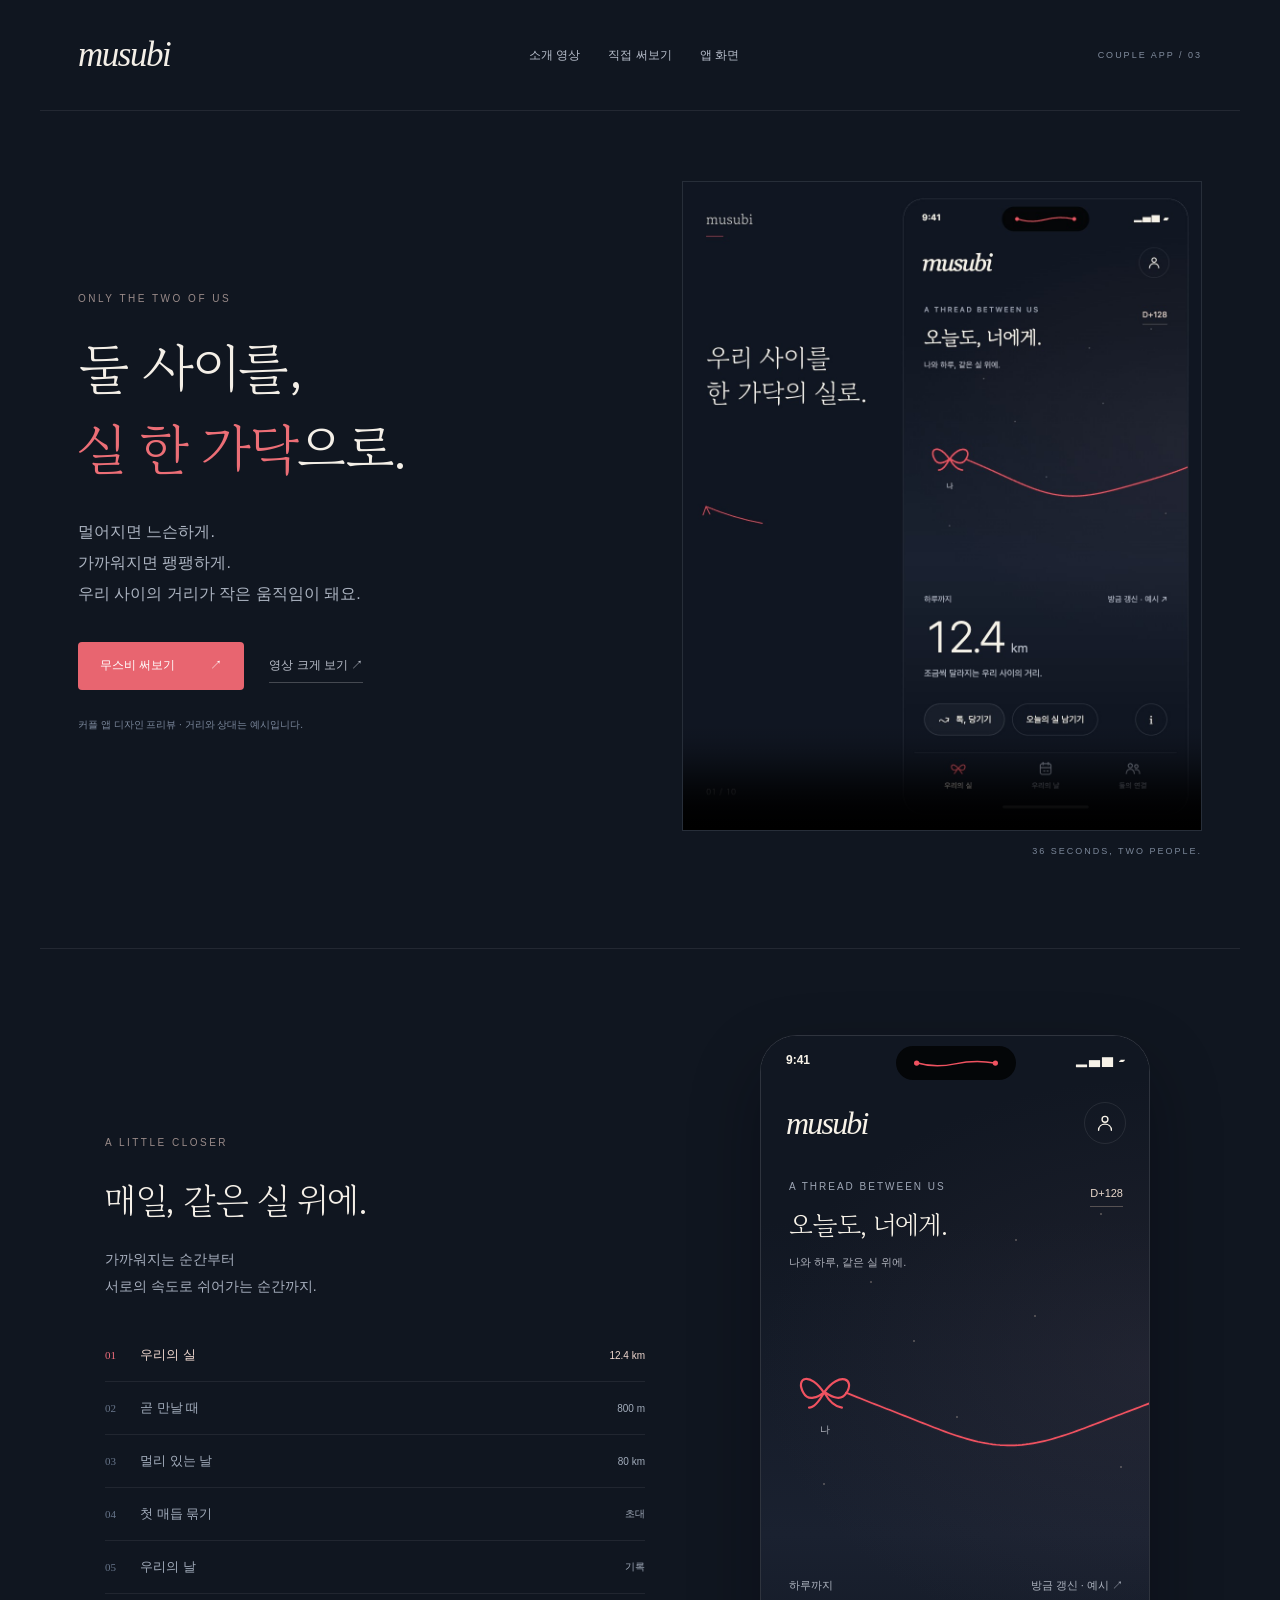
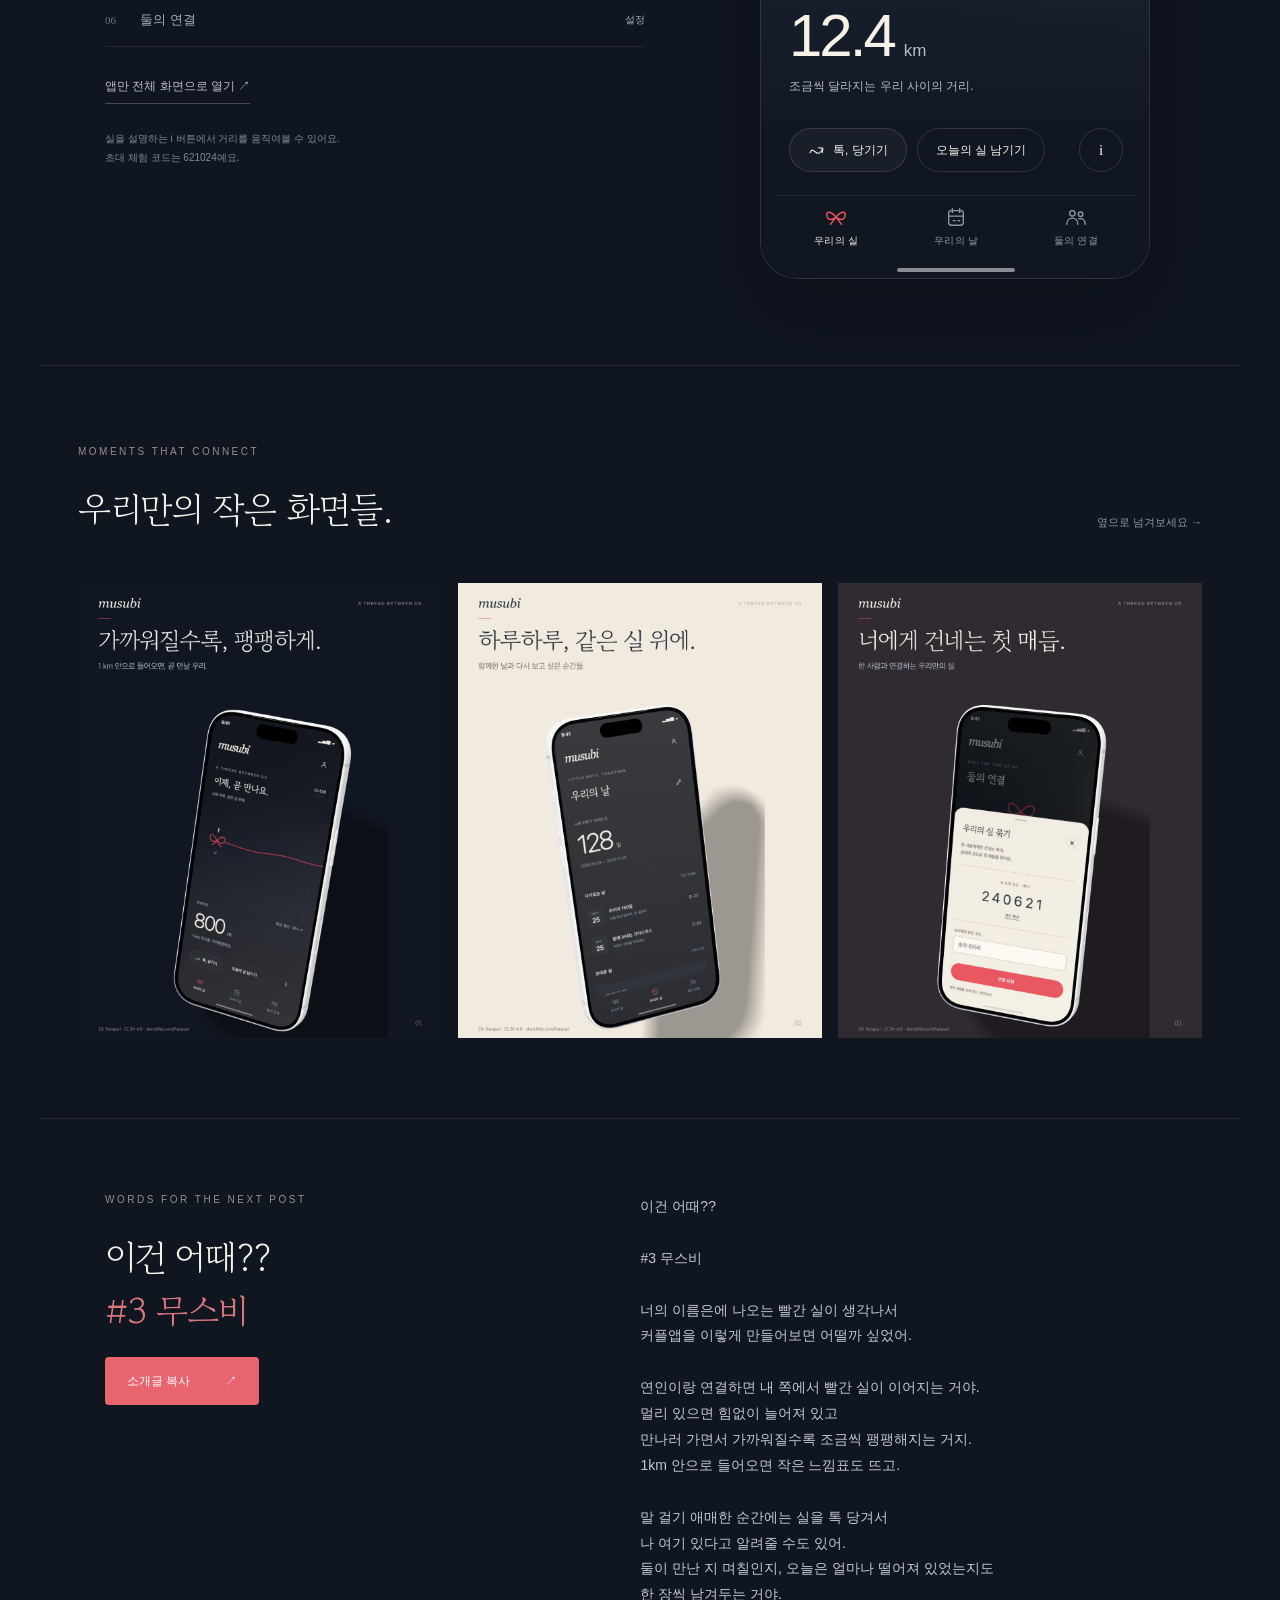
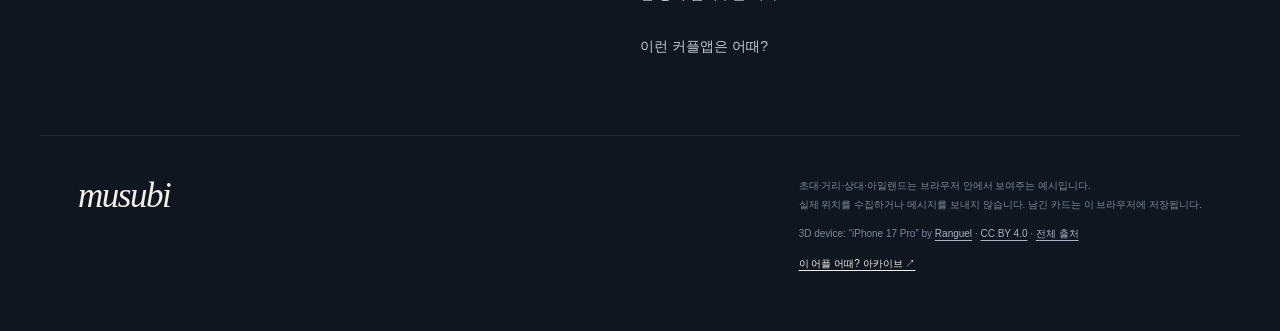
==== index.html @ 84c1add9 "Add MUSUBI couples app interactive review and media" ====
<!doctype html><html lang="ko"><head><meta charset="utf-8"><meta name="viewport" content="width=device-width,initial-scale=1"><meta name="theme-color" content="#101620"><title>MUSUBI — 둘 사이를, 실 한 가닥으로</title><link rel="stylesheet" href="review.css"></head><body><header class="top"><a class="brand" href="#">musubi</a><nav><a href="#film">소개 영상</a><a href="#try">직접 써보기</a><a href="#screens">앱 화면</a></nav><span class="edition">COUPLE APP / 03</span></header><main><section class="hero" id="film"><div class="hero-copy"><p class="overline">ONLY THE TWO OF US</p><h1>둘 사이를,<br><em>실 한 가닥</em>으로.</h1><p class="intro">멀어지면 느슨하게.<br>가까워지면 팽팽하게.<br>우리 사이의 거리가 작은 움직임이 돼요.</p><div class="hero-links"><a class="primary-link" href="#try">무스비 써보기 <span>↗</span></a><a href="assets/01-musubi.mp4" class="quiet-link">영상 크게 보기 ↗</a></div><p class="scope">커플 앱 디자인 프리뷰 · 거리와 상대는 예시입니다.</p></div><div class="video-wrap"><video id="intro-video" controls playsinline preload="metadata" poster="assets/poster.jpg"><source src="assets/01-musubi.mp4" type="video/mp4"></video><span class="video-caption">36 SECONDS, TWO PEOPLE.</span></div></section><section class="try-section" id="try"><div class="try-copy"><p class="overline">A LITTLE CLOSER</p><h2>매일, 같은 실 위에.</h2><p>가까워지는 순간부터<br>서로의 속도로 쉬어가는 순간까지.</p><div class="scenarios" aria-label="화면 체험"><button data-scene="home" class="active"><span>01</span> 우리의 실 <i>12.4 km</i></button><button data-scene="near"><span>02</span> 곧 만날 때 <i>800 m</i></button><button data-scene="far"><span>03</span> 멀리 있는 날 <i>80 km</i></button><button data-scene="invite"><span>04</span> 첫 매듭 묶기 <i>초대</i></button><button data-scene="days"><span>05</span> 우리의 날 <i>기록</i></button><button data-scene="connection"><span>06</span> 둘의 연결 <i>설정</i></button></div><a class="quiet-link" href="app/">앱만 전체 화면으로 열기 ↗</a><p class="scope">실을 설명하는 i 버튼에서 거리를 움직여볼 수 있어요.<br>초대 체험 코드는 621024예요.</p></div><div class="app-wrap"><iframe id="app-frame" title="무스비 인터랙티브 앱" src="app/"></iframe></div></section><section class="screens-section" id="screens"><div class="section-title"><div><p class="overline">MOMENTS THAT CONNECT</p><h2>우리만의 작은 화면들.</h2></div><span>옆으로 넘겨보세요 →</span></div><div class="screens-grid"><a href="assets/02-thread.png"><img src="assets/02-thread.png" alt="가까워질수록 팽팽해지는 실, 무스비 메인 화면" loading="lazy"></a><a href="assets/03-days.png"><img src="assets/03-days.png" alt="함께한 날짜와 모아둔 실을 보는 우리의 날 화면" loading="lazy"></a><a href="assets/04-invite.png"><img src="assets/04-invite.png" alt="한 사람에게 건네는 초대 코드와 연결 화면" loading="lazy"></a></div></section><section class="copy-section"><div><p class="overline">WORDS FOR THE NEXT POST</p><h2>이건 어때??<br><span>#3 무스비</span></h2><button id="copy-post" class="primary-link">소개글 복사 <span>↗</span></button><small id="copy-status" role="status"></small></div><p id="post-copy">이건 어때??

#3 무스비

너의 이름은에 나오는 빨간 실이 생각나서
커플앱을 이렇게 만들어보면 어떨까 싶었어.

연인이랑 연결하면 내 쪽에서 빨간 실이 이어지는 거야.
멀리 있으면 힘없이 늘어져 있고
만나러 가면서 가까워질수록 조금씩 팽팽해지는 거지.
1km 안으로 들어오면 작은 느낌표도 뜨고.

말 걸기 애매한 순간에는 실을 톡 당겨서
나 여기 있다고 알려줄 수도 있어.
둘이 만난 지 며칠인지, 오늘은 얼마나 떨어져 있었는지도
한 장씩 남겨두는 거야.

이런 커플앱은 어때?</p></section></main><footer><a class="brand" href="#">musubi</a><div><p>초대·거리·상대·아일랜드는 브라우저 안에서 보여주는 예시입니다.<br>실제 위치를 수집하거나 메시지를 보내지 않습니다. 남긴 카드는 이 브라우저에 저장됩니다.</p><p class="credit">3D device: “iPhone 17 Pro” by <a href="https://sketchfab.com/Ranguel">Ranguel</a> · <a href="https://creativecommons.org/licenses/by/4.0/">CC BY 4.0</a> · <a href="assets/CREDITS.txt">전체 출처</a></p><a href="https://seungyeoning.github.io/idea-archive/">이 어플 어때? 아카이브 ↗</a></div></footer><script>const frame=document.querySelector('#app-frame');document.querySelectorAll('[data-scene]').forEach(b=>b.addEventListener('click',()=>{frame.contentWindow.musubiDemo?.scene(b.dataset.scene);document.querySelectorAll('[data-scene]').forEach(x=>x.classList.toggle('active',x===b));}));document.querySelector('#copy-post').addEventListener('click',async()=>{try{await navigator.clipboard.writeText(document.querySelector('#post-copy').innerText);document.querySelector('#copy-status').textContent='복사했어요.';}catch{document.querySelector('#copy-status').textContent='본문을 길게 눌러 복사할 수 있어요.';}});</script></body></html>
---- review.css ----
@font-face{font-family:Gowun;src:url(app/assets/GowunBatang-Regular.ttf);font-display:swap}*{box-sizing:border-box}html{scroll-behavior:smooth;scroll-padding-top:35px}body{margin:0;background:#101620;color:#f4efe7;font-family:-apple-system,BlinkMacSystemFont,'Apple SD Gothic Neo',sans-serif;-webkit-font-smoothing:antialiased}a{color:inherit;text-decoration:none}button{font:inherit;cursor:pointer}button:focus-visible,a:focus-visible{outline:2px solid #ee6470;outline-offset:5px}.top{max-width:1200px;margin:auto;padding:35px 38px;display:flex;align-items:center;justify-content:space-between;border-bottom:1px solid #ffffff14}.brand{font:italic 35px Georgia,serif;letter-spacing:-1.5px}.top nav{display:flex;gap:28px;font-size:12px;color:#b8bfcc}.edition{font-size:9px;letter-spacing:2px;color:#828d9e}main{max-width:1200px;margin:auto}.hero{display:grid;grid-template-columns:1fr 520px;gap:40px;align-items:center;padding:70px 38px 92px}.overline{font-size:10px;letter-spacing:2.5px;color:#9a8b89;margin:0 0 24px}.hero h1{font:55px/1.45 Gowun,serif;letter-spacing:-2.5px;margin:0 0 28px}.hero h1 em{color:#ec6e76;font-style:normal}.intro{font-size:16px;line-height:1.95;color:#acb4c1}.hero-links{display:flex;align-items:center;gap:25px;margin-top:32px}.primary-link{display:inline-flex;justify-content:space-between;align-items:center;gap:35px;background:#e86570;color:#fff;border:0;padding:15px 22px;border-radius:4px;font-size:12px;min-height:48px}.quiet-link{font-size:12px;color:#babfca;border-bottom:1px solid #ffffff38;padding:8px 0;display:inline-block}.scope{font-size:10px;line-height:1.9;color:#7d8a9e;margin-top:25px}.video-wrap video{width:100%;aspect-ratio:4/5;display:block;background:#18202c;border:1px solid #ffffff10}.video-caption{display:block;font-size:9px;letter-spacing:2px;color:#7b8799;padding-top:15px;text-align:right}.try-section{border-top:1px solid #ffffff14;display:grid;grid-template-columns:1fr 440px;gap:90px;align-items:center;padding:86px 65px}.try-copy h2,.section-title h2,.copy-section h2{font:36px/1.5 Gowun,serif;letter-spacing:-1.5px;margin:0 0 20px}.try-copy>p:not(.overline):not(.scope){font-size:14px;color:#a8b0bf;line-height:1.9}.scenarios{display:flex;flex-direction:column;margin:30px 0 23px}.scenarios button{width:100%;display:flex;text-align:left;align-items:center;border:0;border-bottom:1px solid #ffffff12;color:#a3adbc;background:none;padding:17px 0;font-size:13px}.scenarios span{font:11px Georgia,serif;color:#67758a;width:35px}.scenarios i{margin-left:auto;font-size:10px;font-style:normal}.scenarios button.active{color:#f0d8cf}.scenarios button.active span{color:#ef6e7c}.app-wrap{width:390px;height:844px;border:1px solid #ffffff20;border-radius:37px;overflow:hidden;background:#111722;margin:auto;box-shadow:0 30px 70px #02050c55}.app-wrap iframe{width:390px;height:844px;border:0;display:block}.screens-section{padding:80px 38px;border-top:1px solid #ffffff14}.section-title{display:flex;justify-content:space-between;align-items:end;margin-bottom:28px}.section-title>span{font-size:11px;color:#8d98a9;padding-bottom:25px}.screens-grid{display:grid;grid-template-columns:repeat(3,1fr);gap:16px}.screens-grid img{width:100%;display:block;aspect-ratio:4/5;background:#1d2634}.copy-section{border-top:1px solid #ffffff14;padding:75px 65px;display:grid;grid-template-columns:1fr 1.2fr;gap:90px}.copy-section h2 span{color:#db777c}.copy-section #post-copy{white-space:pre-line;font-size:14px;line-height:1.85;color:#c2c8d2;margin:0}#copy-status{display:block;font-size:11px;color:#f2b3bb;margin-top:10px}footer{border-top:1px solid #ffffff14;max-width:1200px;margin:auto;padding:40px 38px 60px;display:flex;justify-content:space-between;gap:40px}footer p{font-size:10px;line-height:1.9;color:#7c899b;margin:0 0 10px}footer a:not(.brand){font-size:10px;text-decoration:underline;text-underline-offset:3px}.credit a{color:#aab4c4}@media(max-width:900px){.edition{display:none}.hero{grid-template-columns:1fr 1fr;gap:25px;padding:50px 30px}.hero h1{font-size:40px}.hero-links{flex-direction:column;align-items:start;gap:12px}.try-section{grid-template-columns:1fr;gap:35px;padding:60px 30px}.try-copy{text-align:center}.scenarios{display:grid;grid-template-columns:repeat(3,1fr);gap:8px;text-align:left}.scenarios button{padding:14px 5px}.scenarios i{display:none}.copy-section{gap:35px;padding:60px 30px}}@media(max-width:600px){.top{padding:24px}.top .brand{font-size:30px}.top nav{gap:18px;font-size:11px}.hero{display:flex;flex-direction:column;padding:42px 20px 48px;gap:28px;align-items:stretch}.hero-copy{padding:0 7px}.hero h1{font-size:37px;line-height:1.45;margin-bottom:18px}.overline{font-size:9px;margin-bottom:14px}.intro{font-size:13px}.hero-links{flex-direction:row;align-items:center;gap:20px;margin-top:24px}.primary-link{padding:13px 18px;gap:22px}.scope{margin-top:16px;font-size:9px}.video-caption{font-size:8px}.try-section{padding:45px 15px}.try-copy{padding:0 12px}.try-copy h2,.section-title h2,.copy-section h2{font-size:29px}.scenarios{grid-template-columns:repeat(2,1fr);margin:25px 0}.scenarios button{font-size:12px}.app-wrap{width:min(390px,100%);height:auto;aspect-ratio:390/844;border-radius:30px}.app-wrap iframe{width:100%;height:100%;aspect-ratio:390/844}.screens-section{padding:40px 20px}.section-title{display:block}.section-title>span{display:block;padding:0 0 9px}.screens-grid{display:flex;overflow-x:auto;gap:12px;scroll-snap-type:x mandatory;padding-bottom:15px}.screens-grid a{min-width:90%;scroll-snap-align:start}.copy-section{grid-template-columns:1fr;padding:40px 27px}.copy-section #post-copy{font-size:13px}.copy-section .primary-link{margin-top:8px}footer{padding:30px 25px;flex-direction:column;gap:22px}}@media(prefers-reduced-motion:reduce){html{scroll-behavior:auto}}
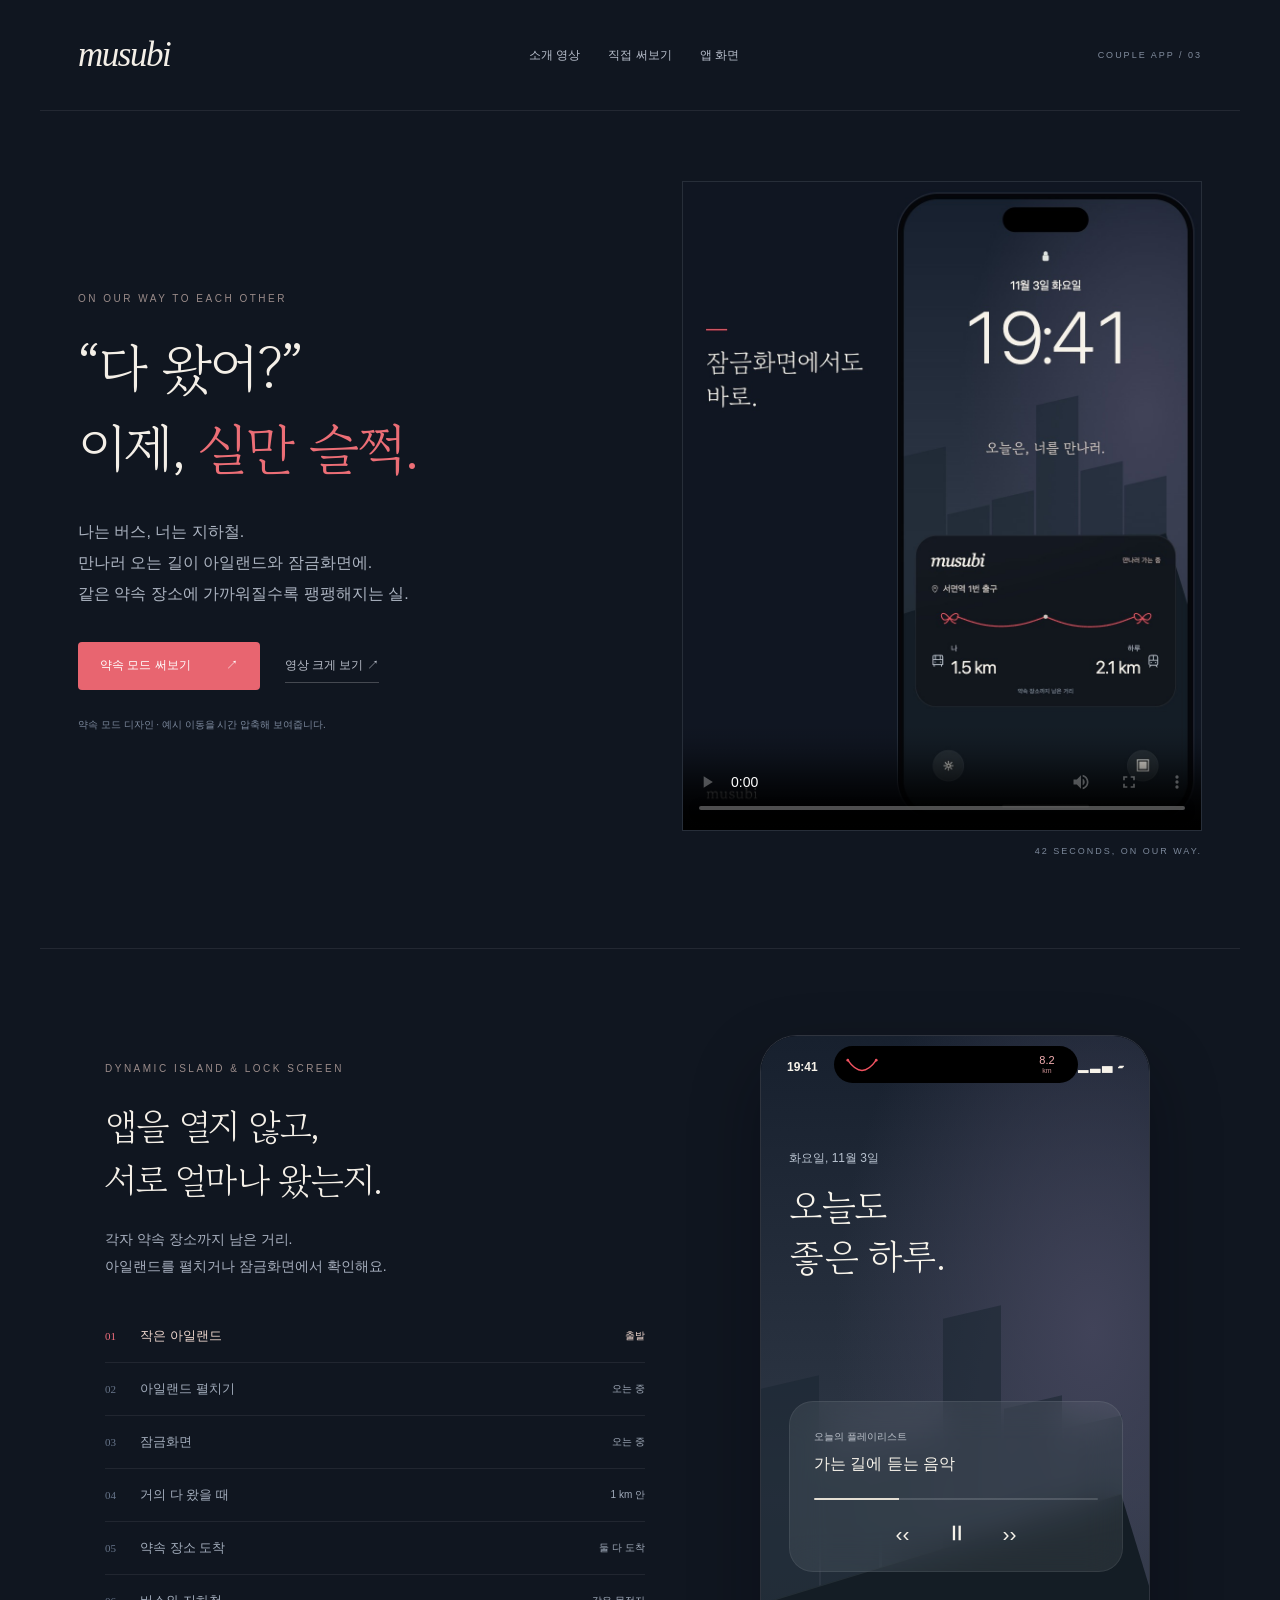
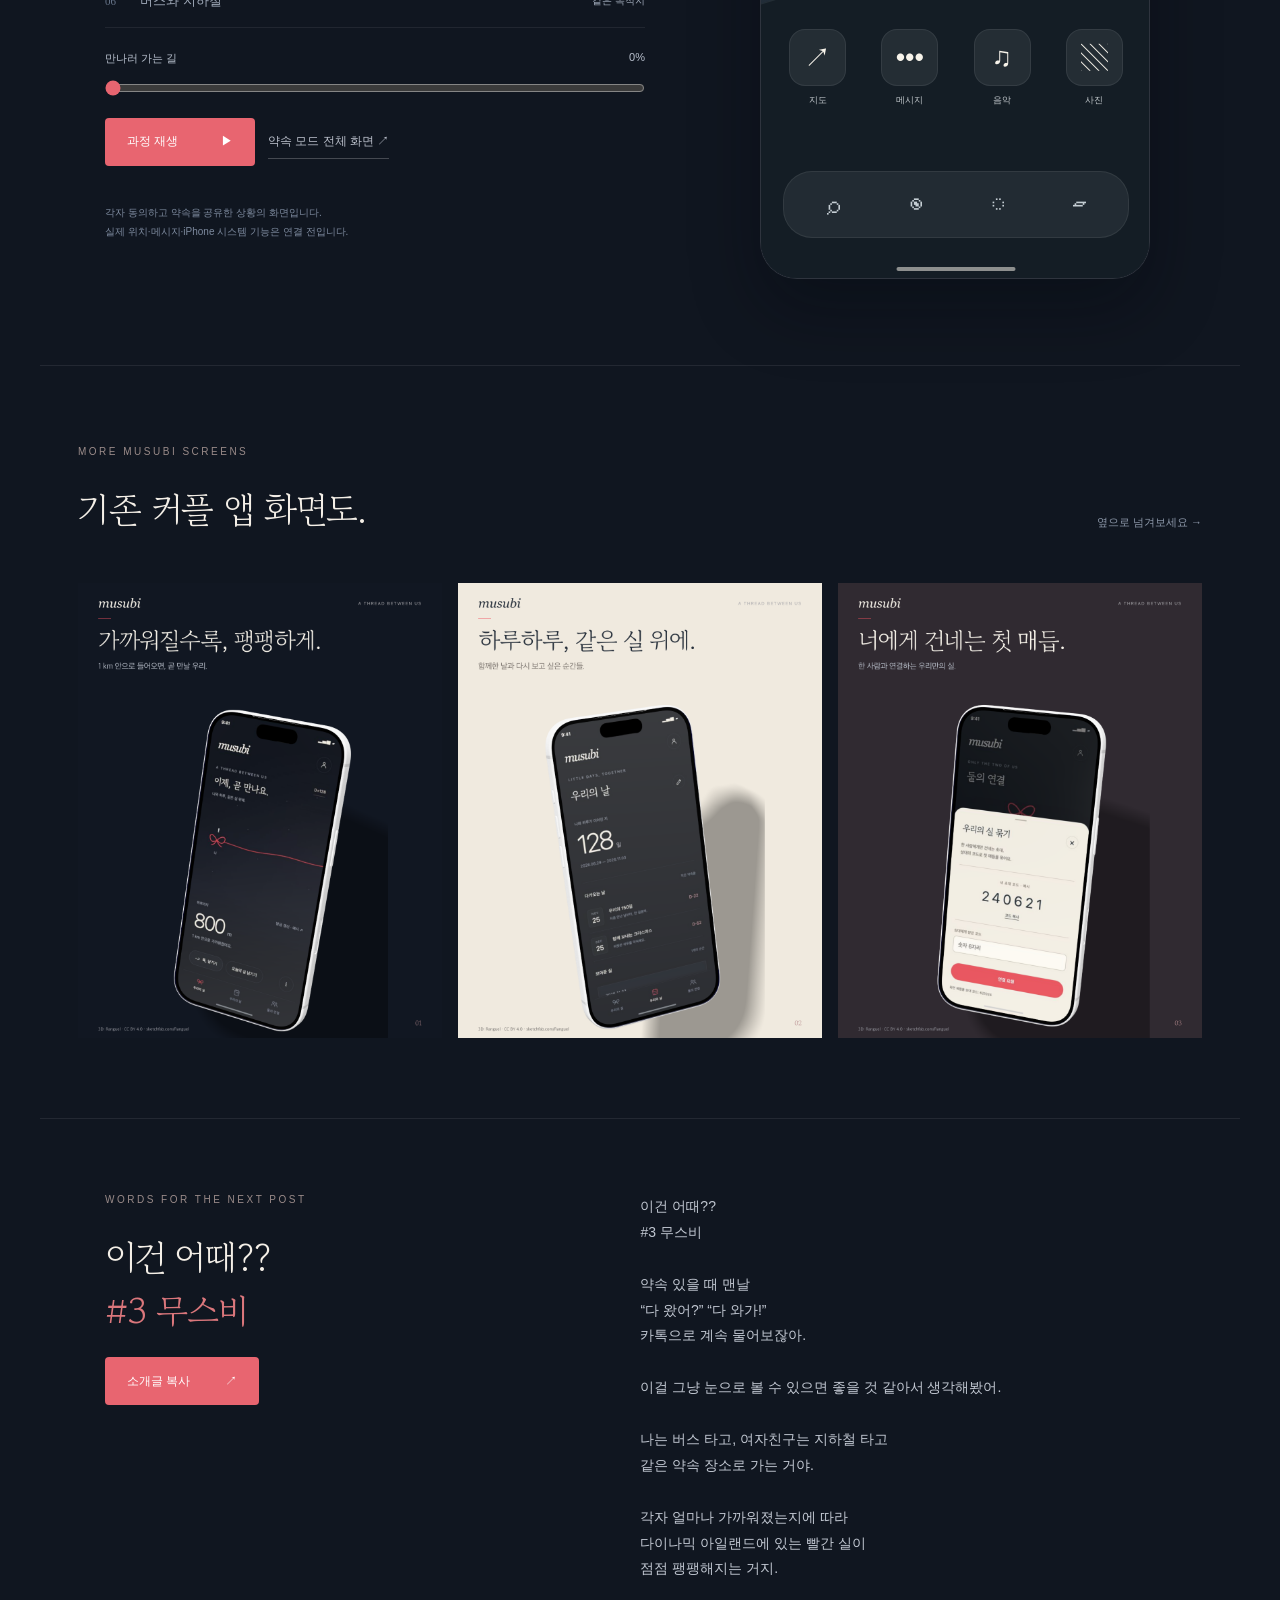
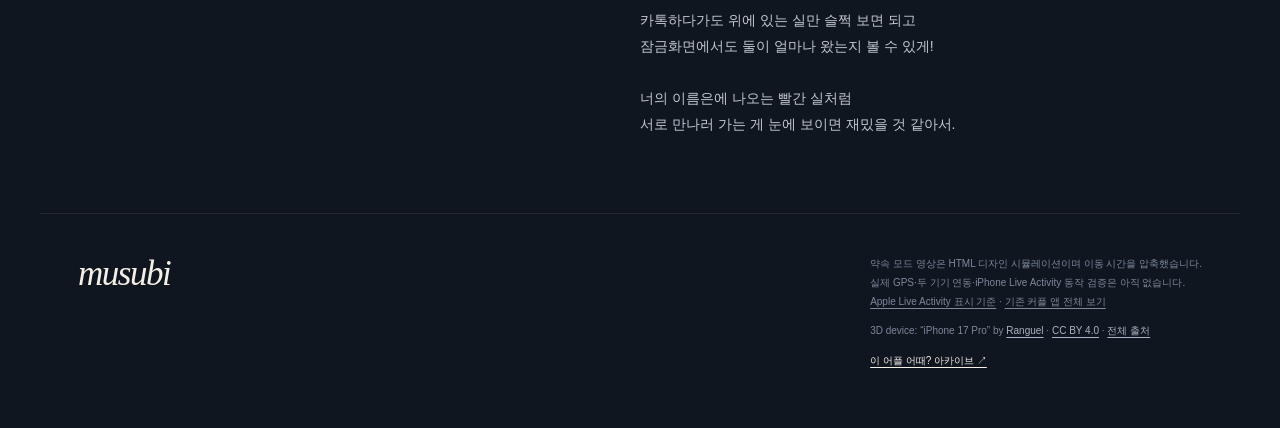
==== commit cb18ee8b: "Refocus MUSUBI on arrival in Dynamic Island and Lock Screen" ====
--- a/index.html
+++ b/index.html
@@ -1,18 +1,21 @@
-<!doctype html><html lang="ko"><head><meta charset="utf-8"><meta name="viewport" content="width=device-width,initial-scale=1"><meta name="theme-color" content="#101620"><title>MUSUBI — 둘 사이를, 실 한 가닥으로</title><link rel="stylesheet" href="review.css"></head><body><header class="top"><a class="brand" href="#">musubi</a><nav><a href="#film">소개 영상</a><a href="#try">직접 써보기</a><a href="#screens">앱 화면</a></nav><span class="edition">COUPLE APP / 03</span></header><main><section class="hero" id="film"><div class="hero-copy"><p class="overline">ONLY THE TWO OF US</p><h1>둘 사이를,<br><em>실 한 가닥</em>으로.</h1><p class="intro">멀어지면 느슨하게.<br>가까워지면 팽팽하게.<br>우리 사이의 거리가 작은 움직임이 돼요.</p><div class="hero-links"><a class="primary-link" href="#try">무스비 써보기 <span>↗</span></a><a href="assets/01-musubi.mp4" class="quiet-link">영상 크게 보기 ↗</a></div><p class="scope">커플 앱 디자인 프리뷰 · 거리와 상대는 예시입니다.</p></div><div class="video-wrap"><video id="intro-video" controls playsinline preload="metadata" poster="assets/poster.jpg"><source src="assets/01-musubi.mp4" type="video/mp4"></video><span class="video-caption">36 SECONDS, TWO PEOPLE.</span></div></section><section class="try-section" id="try"><div class="try-copy"><p class="overline">A LITTLE CLOSER</p><h2>매일, 같은 실 위에.</h2><p>가까워지는 순간부터<br>서로의 속도로 쉬어가는 순간까지.</p><div class="scenarios" aria-label="화면 체험"><button data-scene="home" class="active"><span>01</span> 우리의 실 <i>12.4 km</i></button><button data-scene="near"><span>02</span> 곧 만날 때 <i>800 m</i></button><button data-scene="far"><span>03</span> 멀리 있는 날 <i>80 km</i></button><button data-scene="invite"><span>04</span> 첫 매듭 묶기 <i>초대</i></button><button data-scene="days"><span>05</span> 우리의 날 <i>기록</i></button><button data-scene="connection"><span>06</span> 둘의 연결 <i>설정</i></button></div><a class="quiet-link" href="app/">앱만 전체 화면으로 열기 ↗</a><p class="scope">실을 설명하는 i 버튼에서 거리를 움직여볼 수 있어요.<br>초대 체험 코드는 621024예요.</p></div><div class="app-wrap"><iframe id="app-frame" title="무스비 인터랙티브 앱" src="app/"></iframe></div></section><section class="screens-section" id="screens"><div class="section-title"><div><p class="overline">MOMENTS THAT CONNECT</p><h2>우리만의 작은 화면들.</h2></div><span>옆으로 넘겨보세요 →</span></div><div class="screens-grid"><a href="assets/02-thread.png"><img src="assets/02-thread.png" alt="가까워질수록 팽팽해지는 실, 무스비 메인 화면" loading="lazy"></a><a href="assets/03-days.png"><img src="assets/03-days.png" alt="함께한 날짜와 모아둔 실을 보는 우리의 날 화면" loading="lazy"></a><a href="assets/04-invite.png"><img src="assets/04-invite.png" alt="한 사람에게 건네는 초대 코드와 연결 화면" loading="lazy"></a></div></section><section class="copy-section"><div><p class="overline">WORDS FOR THE NEXT POST</p><h2>이건 어때??<br><span>#3 무스비</span></h2><button id="copy-post" class="primary-link">소개글 복사 <span>↗</span></button><small id="copy-status" role="status"></small></div><p id="post-copy">이건 어때??
-
+<!doctype html><html lang="ko"><head><meta charset="utf-8"><meta name="viewport" content="width=device-width,initial-scale=1"><meta name="theme-color" content="#101620"><title>MUSUBI — 다 왔어? 이제 실만 슬쩍</title><link rel="stylesheet" href="review.css?v=arrival-2"></head><body><header class="top"><a class="brand" href="#">musubi</a><nav><a href="#film">소개 영상</a><a href="#try">직접 써보기</a><a href="#screens">앱 화면</a></nav><span class="edition">COUPLE APP / 03</span></header><main><section class="hero" id="film"><div class="hero-copy"><p class="overline">ON OUR WAY TO EACH OTHER</p><h1>“다 왔어?”<br>이제, <em>실만 슬쩍.</em></h1><p class="intro">나는 버스, 너는 지하철.<br>만나러 오는 길이 아일랜드와 잠금화면에.<br>같은 약속 장소에 가까워질수록 팽팽해지는 실.</p><div class="hero-links"><a class="primary-link" href="#try">약속 모드 써보기 <span>↗</span></a><a href="assets/01-musubi-arrival-2.mp4" class="quiet-link">영상 크게 보기 ↗</a></div><p class="scope">약속 모드 디자인 · 예시 이동을 시간 압축해 보여줍니다.</p></div><div class="video-wrap"><video id="intro-video" controls playsinline preload="metadata" poster="assets/arrival-poster.jpg"><source src="assets/01-musubi-arrival-2.mp4" type="video/mp4"></video><span class="video-caption">42 SECONDS, ON OUR WAY.</span></div></section><section class="try-section" id="try"><div class="try-copy"><p class="overline">DYNAMIC ISLAND &amp; LOCK SCREEN</p><h2>앱을 열지 않고,<br>서로 얼마나 왔는지.</h2><p>각자 약속 장소까지 남은 거리.<br>아일랜드를 펼치거나 잠금화면에서 확인해요.</p><div class="scenarios" aria-label="화면 체험"><button data-scene="compact" class="active"><span>01</span> 작은 아일랜드 <i>출발</i></button><button data-scene="island"><span>02</span> 아일랜드 펼치기 <i>오는 중</i></button><button data-scene="lock"><span>03</span> 잠금화면 <i>오는 중</i></button><button data-scene="near"><span>04</span> 거의 다 왔을 때 <i>1 km 안</i></button><button data-scene="arrived"><span>05</span> 약속 장소 도착 <i>둘 다 도착</i></button><button data-scene="trip"><span>06</span> 버스와 지하철 <i>같은 목적지</i></button></div><label class="travel-progress" for="travel-progress">만나러 가는 길 <span id="travel-percent">0%</span></label><input id="travel-progress" type="range" min="0" max="100" value="0" aria-label="약속 장소까지 이동 진행"><button id="play-arrival" class="primary-link">과정 재생 <span>▶</span></button><a class="quiet-link" href="app/arrival/">약속 모드 전체 화면 ↗</a><p class="scope">각자 동의하고 약속을 공유한 상황의 화면입니다.<br>실제 위치·메시지·iPhone 시스템 기능은 연결 전입니다.</p></div><div class="app-wrap"><iframe id="app-frame" title="무스비 아일랜드와 잠금화면 체험" src="app/arrival/?film=1"></iframe></div></section><section class="screens-section" id="screens"><div class="section-title"><div><p class="overline">MORE MUSUBI SCREENS</p><h2>기존 커플 앱 화면도.</h2></div><span>옆으로 넘겨보세요 →</span></div><div class="screens-grid"><a href="assets/02-thread.png"><img src="assets/02-thread.png" alt="가까워질수록 팽팽해지는 실, 무스비 메인 화면" loading="lazy"></a><a href="assets/03-days.png"><img src="assets/03-days.png" alt="함께한 날짜와 모아둔 실을 보는 우리의 날 화면" loading="lazy"></a><a href="assets/04-invite.png"><img src="assets/04-invite.png" alt="한 사람에게 건네는 초대 코드와 연결 화면" loading="lazy"></a></div></section><section class="copy-section"><div><p class="overline">WORDS FOR THE NEXT POST</p><h2>이건 어때??<br><span>#3 무스비</span></h2><button id="copy-post" class="primary-link">소개글 복사 <span>↗</span></button><small id="copy-status" role="status"></small></div><p id="post-copy">이건 어때??
 #3 무스비
 
-너의 이름은에 나오는 빨간 실이 생각나서
-커플앱을 이렇게 만들어보면 어떨까 싶었어.
+약속 있을 때 맨날
+“다 왔어?” “다 와가!”
+카톡으로 계속 물어보잖아.
 
-연인이랑 연결하면 내 쪽에서 빨간 실이 이어지는 거야.
-멀리 있으면 힘없이 늘어져 있고
-만나러 가면서 가까워질수록 조금씩 팽팽해지는 거지.
-1km 안으로 들어오면 작은 느낌표도 뜨고.
+이걸 그냥 눈으로 볼 수 있으면 좋을 것 같아서 생각해봤어.
 
-말 걸기 애매한 순간에는 실을 톡 당겨서
-나 여기 있다고 알려줄 수도 있어.
-둘이 만난 지 며칠인지, 오늘은 얼마나 떨어져 있었는지도
-한 장씩 남겨두는 거야.
+나는 버스 타고, 여자친구는 지하철 타고
+같은 약속 장소로 가는 거야.
 
-이런 커플앱은 어때?</p></section></main><footer><a class="brand" href="#">musubi</a><div><p>초대·거리·상대·아일랜드는 브라우저 안에서 보여주는 예시입니다.<br>실제 위치를 수집하거나 메시지를 보내지 않습니다. 남긴 카드는 이 브라우저에 저장됩니다.</p><p class="credit">3D device: “iPhone 17 Pro” by <a href="https://sketchfab.com/Ranguel">Ranguel</a> · <a href="https://creativecommons.org/licenses/by/4.0/">CC BY 4.0</a> · <a href="assets/CREDITS.txt">전체 출처</a></p><a href="https://seungyeoning.github.io/idea-archive/">이 어플 어때? 아카이브 ↗</a></div></footer><script>const frame=document.querySelector('#app-frame');document.querySelectorAll('[data-scene]').forEach(b=>b.addEventListener('click',()=>{frame.contentWindow.musubiDemo?.scene(b.dataset.scene);document.querySelectorAll('[data-scene]').forEach(x=>x.classList.toggle('active',x===b));}));document.querySelector('#copy-post').addEventListener('click',async()=>{try{await navigator.clipboard.writeText(document.querySelector('#post-copy').innerText);document.querySelector('#copy-status').textContent='복사했어요.';}catch{document.querySelector('#copy-status').textContent='본문을 길게 눌러 복사할 수 있어요.';}});</script></body></html>
+각자 얼마나 가까워졌는지에 따라
+다이나믹 아일랜드에 있는 빨간 실이
+점점 팽팽해지는 거지.
+
+카톡하다가도 위에 있는 실만 슬쩍 보면 되고
+잠금화면에서도 둘이 얼마나 왔는지 볼 수 있게!
+
+너의 이름은에 나오는 빨간 실처럼
+서로 만나러 가는 게 눈에 보이면 재밌을 것 같아서.</p></section></main><footer><a class="brand" href="#">musubi</a><div><p>약속 모드 영상은 HTML 디자인 시뮬레이션이며 이동 시간을 압축했습니다.<br>실제 GPS·두 기기 연동·iPhone Live Activity 동작 검증은 아직 없습니다.<br><a href="https://developer.apple.com/documentation/activitykit/displaying-live-data-with-live-activities">Apple Live Activity 표시 기준</a> · <a href="app/">기존 커플 앱 전체 보기</a></p><p class="credit">3D device: “iPhone 17 Pro” by <a href="https://sketchfab.com/Ranguel">Ranguel</a> · <a href="https://creativecommons.org/licenses/by/4.0/">CC BY 4.0</a> · <a href="assets/CREDITS.txt">전체 출처</a></p><a href="https://seungyeoning.github.io/idea-archive/">이 어플 어때? 아카이브 ↗</a></div></footer><script src="review.js?v=arrival-2"></script></body></html>
--- a/review.css
+++ b/review.css
@@ -1 +1,2 @@
 @font-face{font-family:Gowun;src:url(app/assets/GowunBatang-Regular.ttf);font-display:swap}*{box-sizing:border-box}html{scroll-behavior:smooth;scroll-padding-top:35px}body{margin:0;background:#101620;color:#f4efe7;font-family:-apple-system,BlinkMacSystemFont,'Apple SD Gothic Neo',sans-serif;-webkit-font-smoothing:antialiased}a{color:inherit;text-decoration:none}button{font:inherit;cursor:pointer}button:focus-visible,a:focus-visible{outline:2px solid #ee6470;outline-offset:5px}.top{max-width:1200px;margin:auto;padding:35px 38px;display:flex;align-items:center;justify-content:space-between;border-bottom:1px solid #ffffff14}.brand{font:italic 35px Georgia,serif;letter-spacing:-1.5px}.top nav{display:flex;gap:28px;font-size:12px;color:#b8bfcc}.edition{font-size:9px;letter-spacing:2px;color:#828d9e}main{max-width:1200px;margin:auto}.hero{display:grid;grid-template-columns:1fr 520px;gap:40px;align-items:center;padding:70px 38px 92px}.overline{font-size:10px;letter-spacing:2.5px;color:#9a8b89;margin:0 0 24px}.hero h1{font:55px/1.45 Gowun,serif;letter-spacing:-2.5px;margin:0 0 28px}.hero h1 em{color:#ec6e76;font-style:normal}.intro{font-size:16px;line-height:1.95;color:#acb4c1}.hero-links{display:flex;align-items:center;gap:25px;margin-top:32px}.primary-link{display:inline-flex;justify-content:space-between;align-items:center;gap:35px;background:#e86570;color:#fff;border:0;padding:15px 22px;border-radius:4px;font-size:12px;min-height:48px}.quiet-link{font-size:12px;color:#babfca;border-bottom:1px solid #ffffff38;padding:8px 0;display:inline-block}.scope{font-size:10px;line-height:1.9;color:#7d8a9e;margin-top:25px}.video-wrap video{width:100%;aspect-ratio:4/5;display:block;background:#18202c;border:1px solid #ffffff10}.video-caption{display:block;font-size:9px;letter-spacing:2px;color:#7b8799;padding-top:15px;text-align:right}.try-section{border-top:1px solid #ffffff14;display:grid;grid-template-columns:1fr 440px;gap:90px;align-items:center;padding:86px 65px}.try-copy h2,.section-title h2,.copy-section h2{font:36px/1.5 Gowun,serif;letter-spacing:-1.5px;margin:0 0 20px}.try-copy>p:not(.overline):not(.scope){font-size:14px;color:#a8b0bf;line-height:1.9}.scenarios{display:flex;flex-direction:column;margin:30px 0 23px}.scenarios button{width:100%;display:flex;text-align:left;align-items:center;border:0;border-bottom:1px solid #ffffff12;color:#a3adbc;background:none;padding:17px 0;font-size:13px}.scenarios span{font:11px Georgia,serif;color:#67758a;width:35px}.scenarios i{margin-left:auto;font-size:10px;font-style:normal}.scenarios button.active{color:#f0d8cf}.scenarios button.active span{color:#ef6e7c}.app-wrap{width:390px;height:844px;border:1px solid #ffffff20;border-radius:37px;overflow:hidden;background:#111722;margin:auto;box-shadow:0 30px 70px #02050c55}.app-wrap iframe{width:390px;height:844px;border:0;display:block}.screens-section{padding:80px 38px;border-top:1px solid #ffffff14}.section-title{display:flex;justify-content:space-between;align-items:end;margin-bottom:28px}.section-title>span{font-size:11px;color:#8d98a9;padding-bottom:25px}.screens-grid{display:grid;grid-template-columns:repeat(3,1fr);gap:16px}.screens-grid img{width:100%;display:block;aspect-ratio:4/5;background:#1d2634}.copy-section{border-top:1px solid #ffffff14;padding:75px 65px;display:grid;grid-template-columns:1fr 1.2fr;gap:90px}.copy-section h2 span{color:#db777c}.copy-section #post-copy{white-space:pre-line;font-size:14px;line-height:1.85;color:#c2c8d2;margin:0}#copy-status{display:block;font-size:11px;color:#f2b3bb;margin-top:10px}footer{border-top:1px solid #ffffff14;max-width:1200px;margin:auto;padding:40px 38px 60px;display:flex;justify-content:space-between;gap:40px}footer p{font-size:10px;line-height:1.9;color:#7c899b;margin:0 0 10px}footer a:not(.brand){font-size:10px;text-decoration:underline;text-underline-offset:3px}.credit a{color:#aab4c4}@media(max-width:900px){.edition{display:none}.hero{grid-template-columns:1fr 1fr;gap:25px;padding:50px 30px}.hero h1{font-size:40px}.hero-links{flex-direction:column;align-items:start;gap:12px}.try-section{grid-template-columns:1fr;gap:35px;padding:60px 30px}.try-copy{text-align:center}.scenarios{display:grid;grid-template-columns:repeat(3,1fr);gap:8px;text-align:left}.scenarios button{padding:14px 5px}.scenarios i{display:none}.copy-section{gap:35px;padding:60px 30px}}@media(max-width:600px){.top{padding:24px}.top .brand{font-size:30px}.top nav{gap:18px;font-size:11px}.hero{display:flex;flex-direction:column;padding:42px 20px 48px;gap:28px;align-items:stretch}.hero-copy{padding:0 7px}.hero h1{font-size:37px;line-height:1.45;margin-bottom:18px}.overline{font-size:9px;margin-bottom:14px}.intro{font-size:13px}.hero-links{flex-direction:row;align-items:center;gap:20px;margin-top:24px}.primary-link{padding:13px 18px;gap:22px}.scope{margin-top:16px;font-size:9px}.video-caption{font-size:8px}.try-section{padding:45px 15px}.try-copy{padding:0 12px}.try-copy h2,.section-title h2,.copy-section h2{font-size:29px}.scenarios{grid-template-columns:repeat(2,1fr);margin:25px 0}.scenarios button{font-size:12px}.app-wrap{width:min(390px,100%);height:auto;aspect-ratio:390/844;border-radius:30px}.app-wrap iframe{width:100%;height:100%;aspect-ratio:390/844}.screens-section{padding:40px 20px}.section-title{display:block}.section-title>span{display:block;padding:0 0 9px}.screens-grid{display:flex;overflow-x:auto;gap:12px;scroll-snap-type:x mandatory;padding-bottom:15px}.screens-grid a{min-width:90%;scroll-snap-align:start}.copy-section{grid-template-columns:1fr;padding:40px 27px}.copy-section #post-copy{font-size:13px}.copy-section .primary-link{margin-top:8px}footer{padding:30px 25px;flex-direction:column;gap:22px}}@media(prefers-reduced-motion:reduce){html{scroll-behavior:auto}}
+.travel-progress{display:flex;justify-content:space-between;font-size:11px;color:#b9c1ce;margin:22px 0 14px}#travel-progress{width:100%;accent-color:#e86570;margin:0 0 22px}#play-arrival{margin:0 13px 12px 0;min-width:150px}.app-wrap iframe{background:#111722}
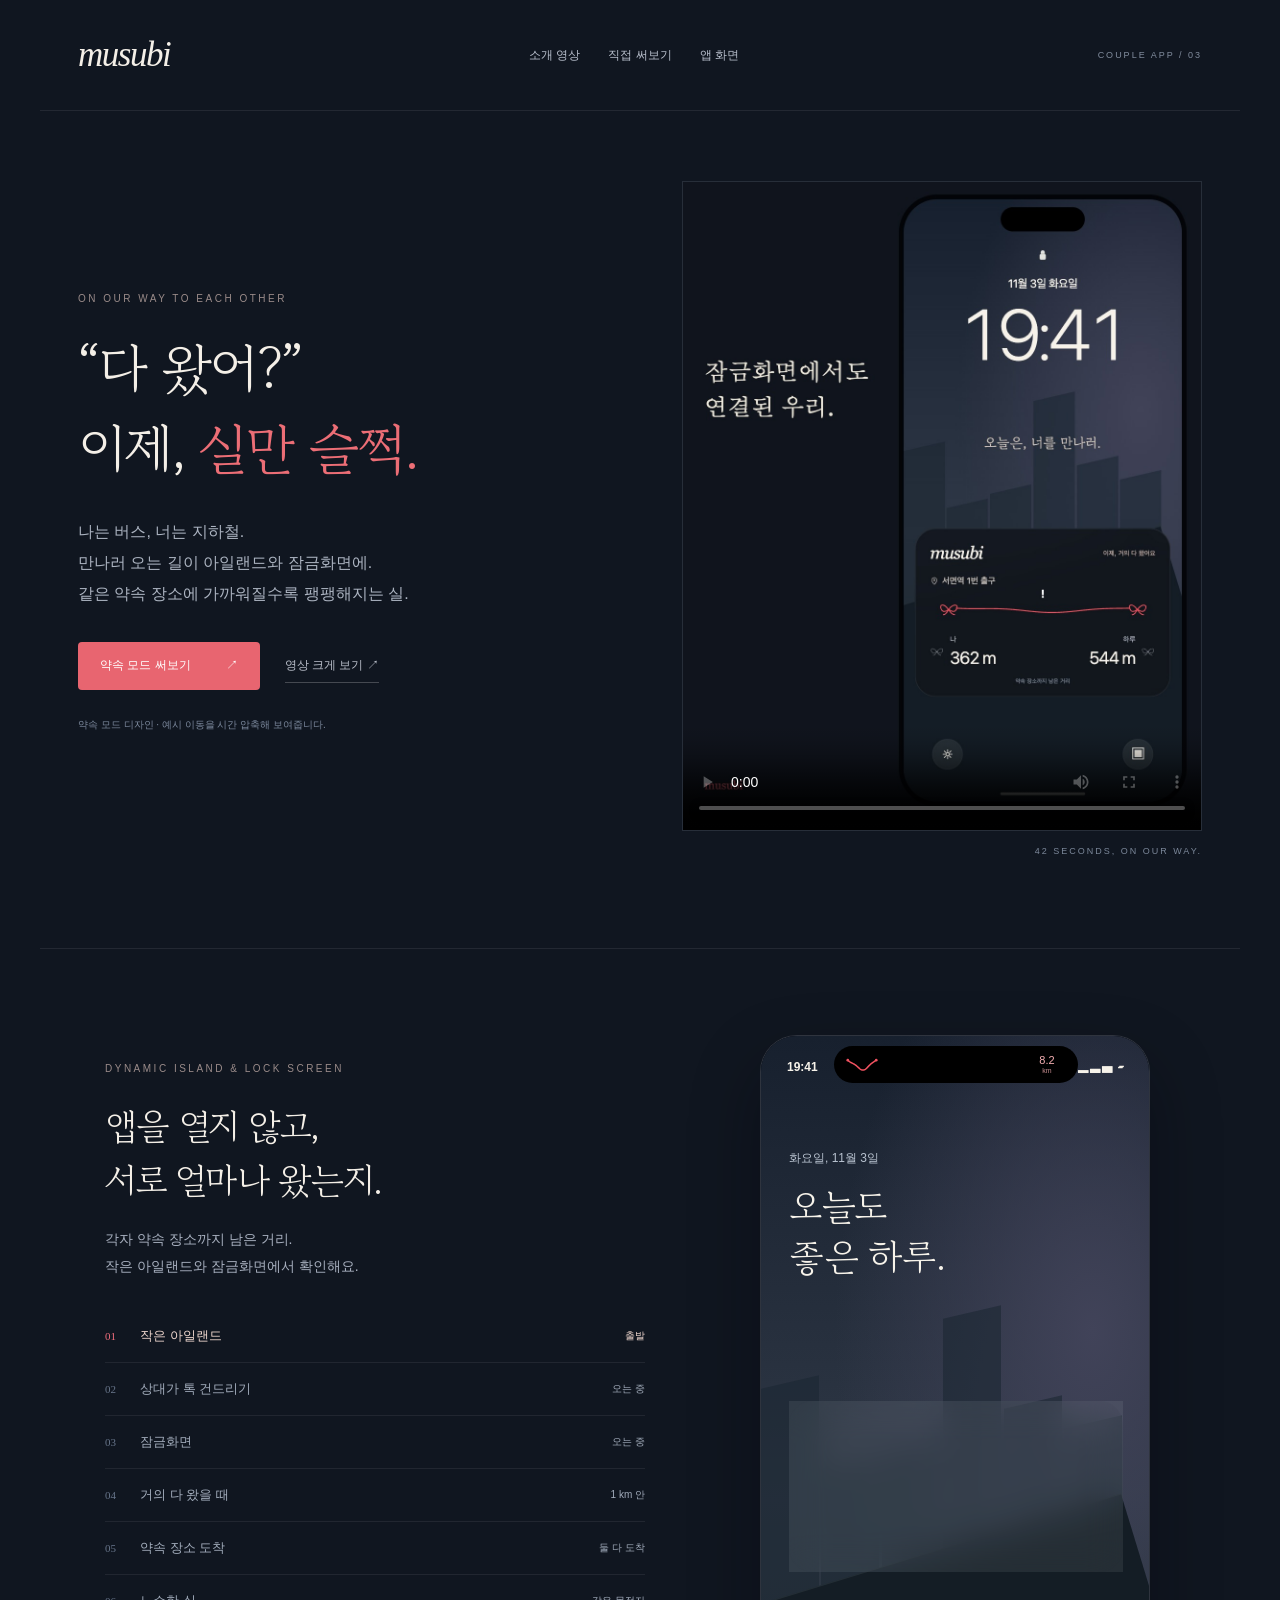
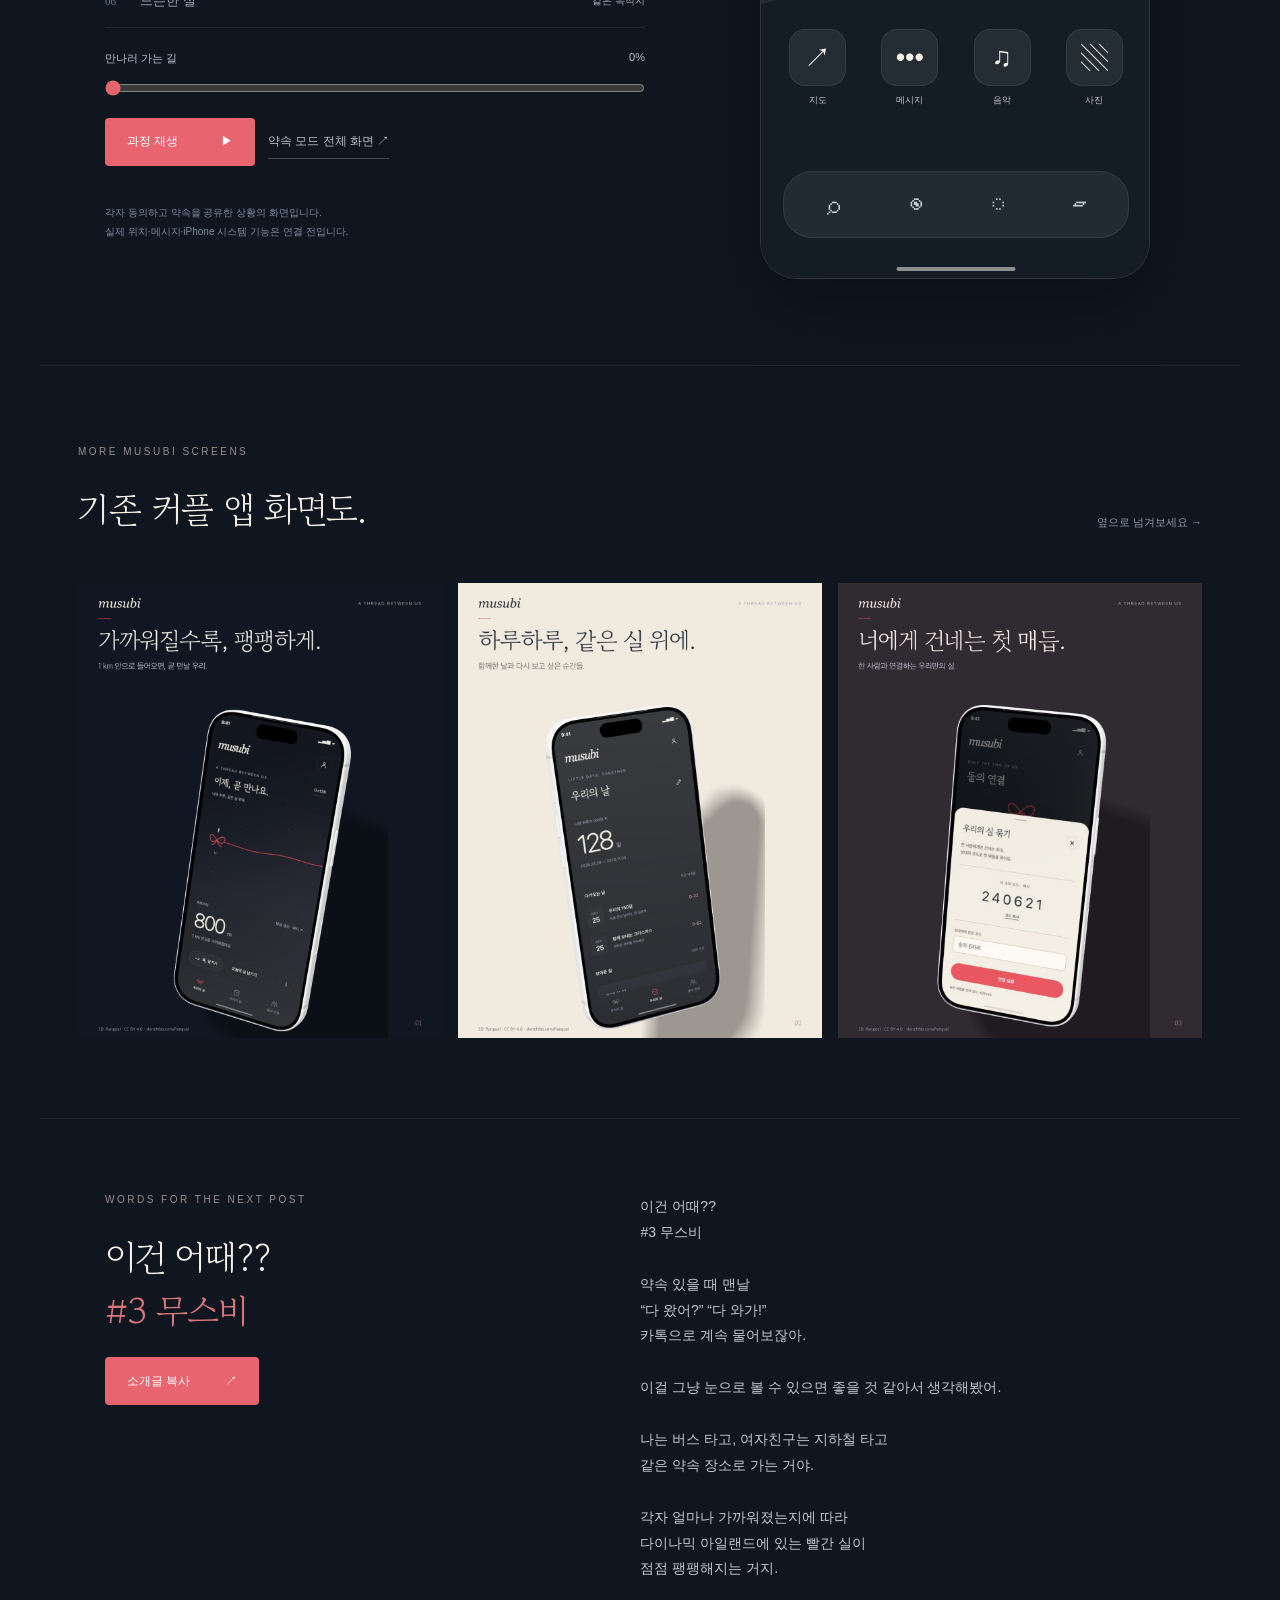
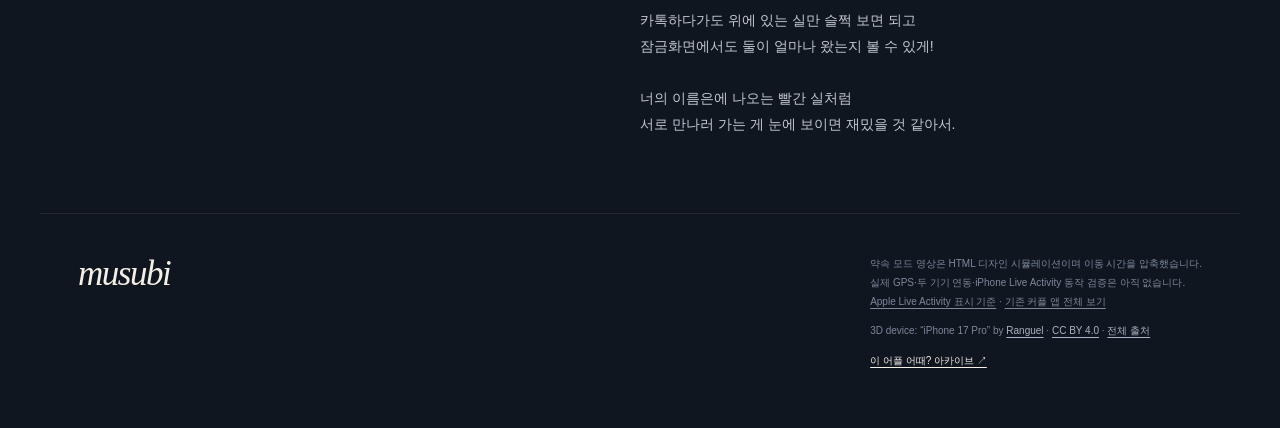
==== commit 57869b25: "Keep Island compact and add tension-dependent touch ripples" ====
--- a/index.html
+++ b/index.html
@@ -1,4 +1,4 @@
-<!doctype html><html lang="ko"><head><meta charset="utf-8"><meta name="viewport" content="width=device-width,initial-scale=1"><meta name="theme-color" content="#101620"><title>MUSUBI — 다 왔어? 이제 실만 슬쩍</title><link rel="stylesheet" href="review.css?v=arrival-2"></head><body><header class="top"><a class="brand" href="#">musubi</a><nav><a href="#film">소개 영상</a><a href="#try">직접 써보기</a><a href="#screens">앱 화면</a></nav><span class="edition">COUPLE APP / 03</span></header><main><section class="hero" id="film"><div class="hero-copy"><p class="overline">ON OUR WAY TO EACH OTHER</p><h1>“다 왔어?”<br>이제, <em>실만 슬쩍.</em></h1><p class="intro">나는 버스, 너는 지하철.<br>만나러 오는 길이 아일랜드와 잠금화면에.<br>같은 약속 장소에 가까워질수록 팽팽해지는 실.</p><div class="hero-links"><a class="primary-link" href="#try">약속 모드 써보기 <span>↗</span></a><a href="assets/01-musubi-arrival-2.mp4" class="quiet-link">영상 크게 보기 ↗</a></div><p class="scope">약속 모드 디자인 · 예시 이동을 시간 압축해 보여줍니다.</p></div><div class="video-wrap"><video id="intro-video" controls playsinline preload="metadata" poster="assets/arrival-poster.jpg"><source src="assets/01-musubi-arrival-2.mp4" type="video/mp4"></video><span class="video-caption">42 SECONDS, ON OUR WAY.</span></div></section><section class="try-section" id="try"><div class="try-copy"><p class="overline">DYNAMIC ISLAND &amp; LOCK SCREEN</p><h2>앱을 열지 않고,<br>서로 얼마나 왔는지.</h2><p>각자 약속 장소까지 남은 거리.<br>아일랜드를 펼치거나 잠금화면에서 확인해요.</p><div class="scenarios" aria-label="화면 체험"><button data-scene="compact" class="active"><span>01</span> 작은 아일랜드 <i>출발</i></button><button data-scene="island"><span>02</span> 아일랜드 펼치기 <i>오는 중</i></button><button data-scene="lock"><span>03</span> 잠금화면 <i>오는 중</i></button><button data-scene="near"><span>04</span> 거의 다 왔을 때 <i>1 km 안</i></button><button data-scene="arrived"><span>05</span> 약속 장소 도착 <i>둘 다 도착</i></button><button data-scene="trip"><span>06</span> 버스와 지하철 <i>같은 목적지</i></button></div><label class="travel-progress" for="travel-progress">만나러 가는 길 <span id="travel-percent">0%</span></label><input id="travel-progress" type="range" min="0" max="100" value="0" aria-label="약속 장소까지 이동 진행"><button id="play-arrival" class="primary-link">과정 재생 <span>▶</span></button><a class="quiet-link" href="app/arrival/">약속 모드 전체 화면 ↗</a><p class="scope">각자 동의하고 약속을 공유한 상황의 화면입니다.<br>실제 위치·메시지·iPhone 시스템 기능은 연결 전입니다.</p></div><div class="app-wrap"><iframe id="app-frame" title="무스비 아일랜드와 잠금화면 체험" src="app/arrival/?film=1"></iframe></div></section><section class="screens-section" id="screens"><div class="section-title"><div><p class="overline">MORE MUSUBI SCREENS</p><h2>기존 커플 앱 화면도.</h2></div><span>옆으로 넘겨보세요 →</span></div><div class="screens-grid"><a href="assets/02-thread.png"><img src="assets/02-thread.png" alt="가까워질수록 팽팽해지는 실, 무스비 메인 화면" loading="lazy"></a><a href="assets/03-days.png"><img src="assets/03-days.png" alt="함께한 날짜와 모아둔 실을 보는 우리의 날 화면" loading="lazy"></a><a href="assets/04-invite.png"><img src="assets/04-invite.png" alt="한 사람에게 건네는 초대 코드와 연결 화면" loading="lazy"></a></div></section><section class="copy-section"><div><p class="overline">WORDS FOR THE NEXT POST</p><h2>이건 어때??<br><span>#3 무스비</span></h2><button id="copy-post" class="primary-link">소개글 복사 <span>↗</span></button><small id="copy-status" role="status"></small></div><p id="post-copy">이건 어때??
+<!doctype html><html lang="ko"><head><meta charset="utf-8"><meta name="viewport" content="width=device-width,initial-scale=1"><meta name="theme-color" content="#101620"><title>MUSUBI — 다 왔어? 이제 실만 슬쩍</title><link rel="stylesheet" href="review.css?v=thread-3"></head><body><header class="top"><a class="brand" href="#">musubi</a><nav><a href="#film">소개 영상</a><a href="#try">직접 써보기</a><a href="#screens">앱 화면</a></nav><span class="edition">COUPLE APP / 03</span></header><main><section class="hero" id="film"><div class="hero-copy"><p class="overline">ON OUR WAY TO EACH OTHER</p><h1>“다 왔어?”<br>이제, <em>실만 슬쩍.</em></h1><p class="intro">나는 버스, 너는 지하철.<br>만나러 오는 길이 아일랜드와 잠금화면에.<br>같은 약속 장소에 가까워질수록 팽팽해지는 실.</p><div class="hero-links"><a class="primary-link" href="#try">약속 모드 써보기 <span>↗</span></a><a href="assets/01-musubi-thread-3.mp4" class="quiet-link">영상 크게 보기 ↗</a></div><p class="scope">약속 모드 디자인 · 예시 이동을 시간 압축해 보여줍니다.</p></div><div class="video-wrap"><video id="intro-video" controls playsinline preload="metadata" poster="assets/arrival-poster.jpg"><source src="assets/01-musubi-thread-3.mp4" type="video/mp4"></video><span class="video-caption">42 SECONDS, ON OUR WAY.</span></div></section><section class="try-section" id="try"><div class="try-copy"><p class="overline">DYNAMIC ISLAND &amp; LOCK SCREEN</p><h2>앱을 열지 않고,<br>서로 얼마나 왔는지.</h2><p>각자 약속 장소까지 남은 거리.<br>작은 아일랜드와 잠금화면에서 확인해요.</p><div class="scenarios" aria-label="화면 체험"><button data-scene="compact" class="active"><span>01</span> 작은 아일랜드 <i>출발</i></button><button data-scene="island"><span>02</span> 상대가 톡 건드리기 <i>오는 중</i></button><button data-scene="lock"><span>03</span> 잠금화면 <i>오는 중</i></button><button data-scene="near"><span>04</span> 거의 다 왔을 때 <i>1 km 안</i></button><button data-scene="arrived"><span>05</span> 약속 장소 도착 <i>둘 다 도착</i></button><button data-scene="trip"><span>06</span> 느슨한 실 <i>같은 목적지</i></button></div><label class="travel-progress" for="travel-progress">만나러 가는 길 <span id="travel-percent">0%</span></label><input id="travel-progress" type="range" min="0" max="100" value="0" aria-label="약속 장소까지 이동 진행"><button id="play-arrival" class="primary-link">과정 재생 <span>▶</span></button><a class="quiet-link" href="app/arrival/">약속 모드 전체 화면 ↗</a><p class="scope">각자 동의하고 약속을 공유한 상황의 화면입니다.<br>실제 위치·메시지·iPhone 시스템 기능은 연결 전입니다.</p></div><div class="app-wrap"><iframe id="app-frame" title="무스비 아일랜드와 잠금화면 체험" src="app/arrival/?film=1"></iframe></div></section><section class="screens-section" id="screens"><div class="section-title"><div><p class="overline">MORE MUSUBI SCREENS</p><h2>기존 커플 앱 화면도.</h2></div><span>옆으로 넘겨보세요 →</span></div><div class="screens-grid"><a href="assets/02-thread.png"><img src="assets/02-thread.png" alt="가까워질수록 팽팽해지는 실, 무스비 메인 화면" loading="lazy"></a><a href="assets/03-days.png"><img src="assets/03-days.png" alt="함께한 날짜와 모아둔 실을 보는 우리의 날 화면" loading="lazy"></a><a href="assets/04-invite.png"><img src="assets/04-invite.png" alt="한 사람에게 건네는 초대 코드와 연결 화면" loading="lazy"></a></div></section><section class="copy-section"><div><p class="overline">WORDS FOR THE NEXT POST</p><h2>이건 어때??<br><span>#3 무스비</span></h2><button id="copy-post" class="primary-link">소개글 복사 <span>↗</span></button><small id="copy-status" role="status"></small></div><p id="post-copy">이건 어때??
 #3 무스비
 
 약속 있을 때 맨날
@@ -18,4 +18,4 @@
 잠금화면에서도 둘이 얼마나 왔는지 볼 수 있게!
 
 너의 이름은에 나오는 빨간 실처럼
-서로 만나러 가는 게 눈에 보이면 재밌을 것 같아서.</p></section></main><footer><a class="brand" href="#">musubi</a><div><p>약속 모드 영상은 HTML 디자인 시뮬레이션이며 이동 시간을 압축했습니다.<br>실제 GPS·두 기기 연동·iPhone Live Activity 동작 검증은 아직 없습니다.<br><a href="https://developer.apple.com/documentation/activitykit/displaying-live-data-with-live-activities">Apple Live Activity 표시 기준</a> · <a href="app/">기존 커플 앱 전체 보기</a></p><p class="credit">3D device: “iPhone 17 Pro” by <a href="https://sketchfab.com/Ranguel">Ranguel</a> · <a href="https://creativecommons.org/licenses/by/4.0/">CC BY 4.0</a> · <a href="assets/CREDITS.txt">전체 출처</a></p><a href="https://seungyeoning.github.io/idea-archive/">이 어플 어때? 아카이브 ↗</a></div></footer><script src="review.js?v=arrival-2"></script></body></html>+서로 만나러 가는 게 눈에 보이면 재밌을 것 같아서.</p></section></main><footer><a class="brand" href="#">musubi</a><div><p>약속 모드 영상은 HTML 디자인 시뮬레이션이며 이동 시간을 압축했습니다.<br>실제 GPS·두 기기 연동·iPhone Live Activity 동작 검증은 아직 없습니다.<br><a href="https://developer.apple.com/documentation/activitykit/displaying-live-data-with-live-activities">Apple Live Activity 표시 기준</a> · <a href="app/">기존 커플 앱 전체 보기</a></p><p class="credit">3D device: “iPhone 17 Pro” by <a href="https://sketchfab.com/Ranguel">Ranguel</a> · <a href="https://creativecommons.org/licenses/by/4.0/">CC BY 4.0</a> · <a href="assets/CREDITS.txt">전체 출처</a></p><a href="https://seungyeoning.github.io/idea-archive/">이 어플 어때? 아카이브 ↗</a></div></footer><script src="review.js?v=thread-3"></script></body></html>
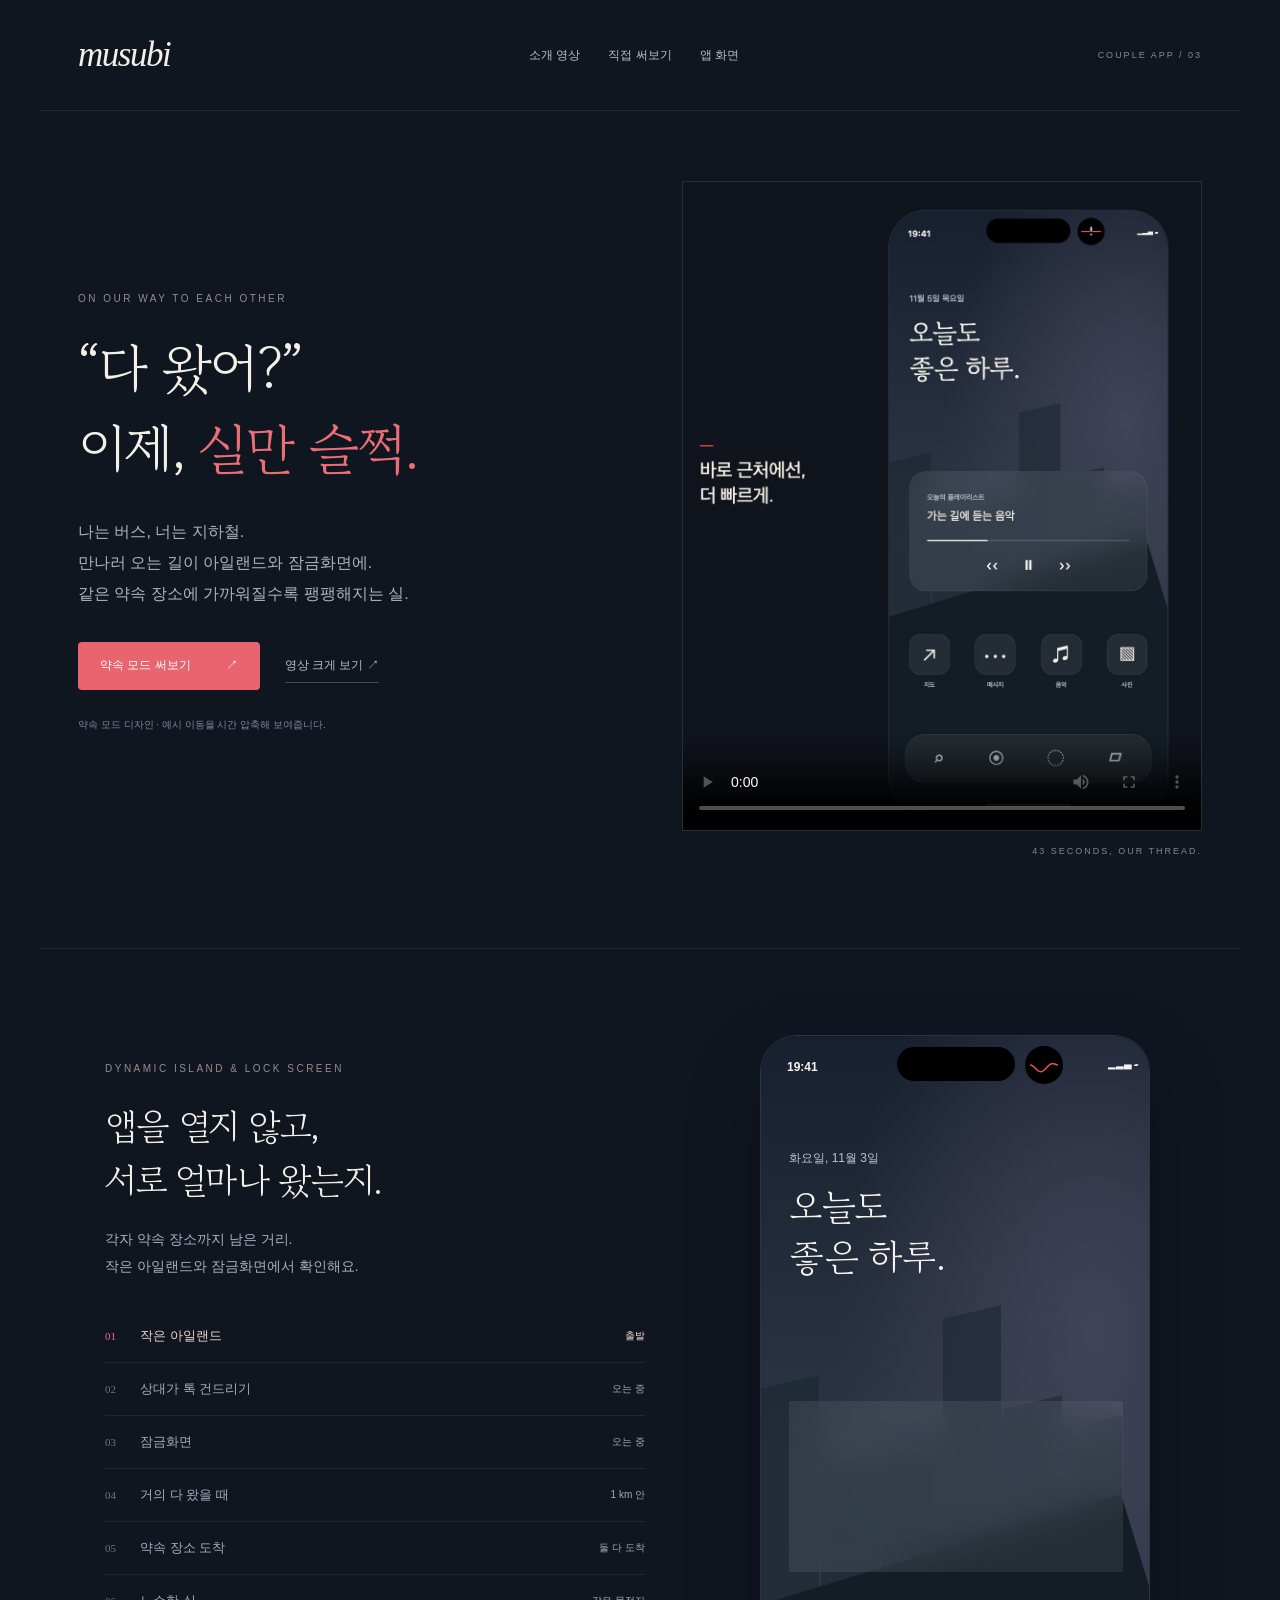
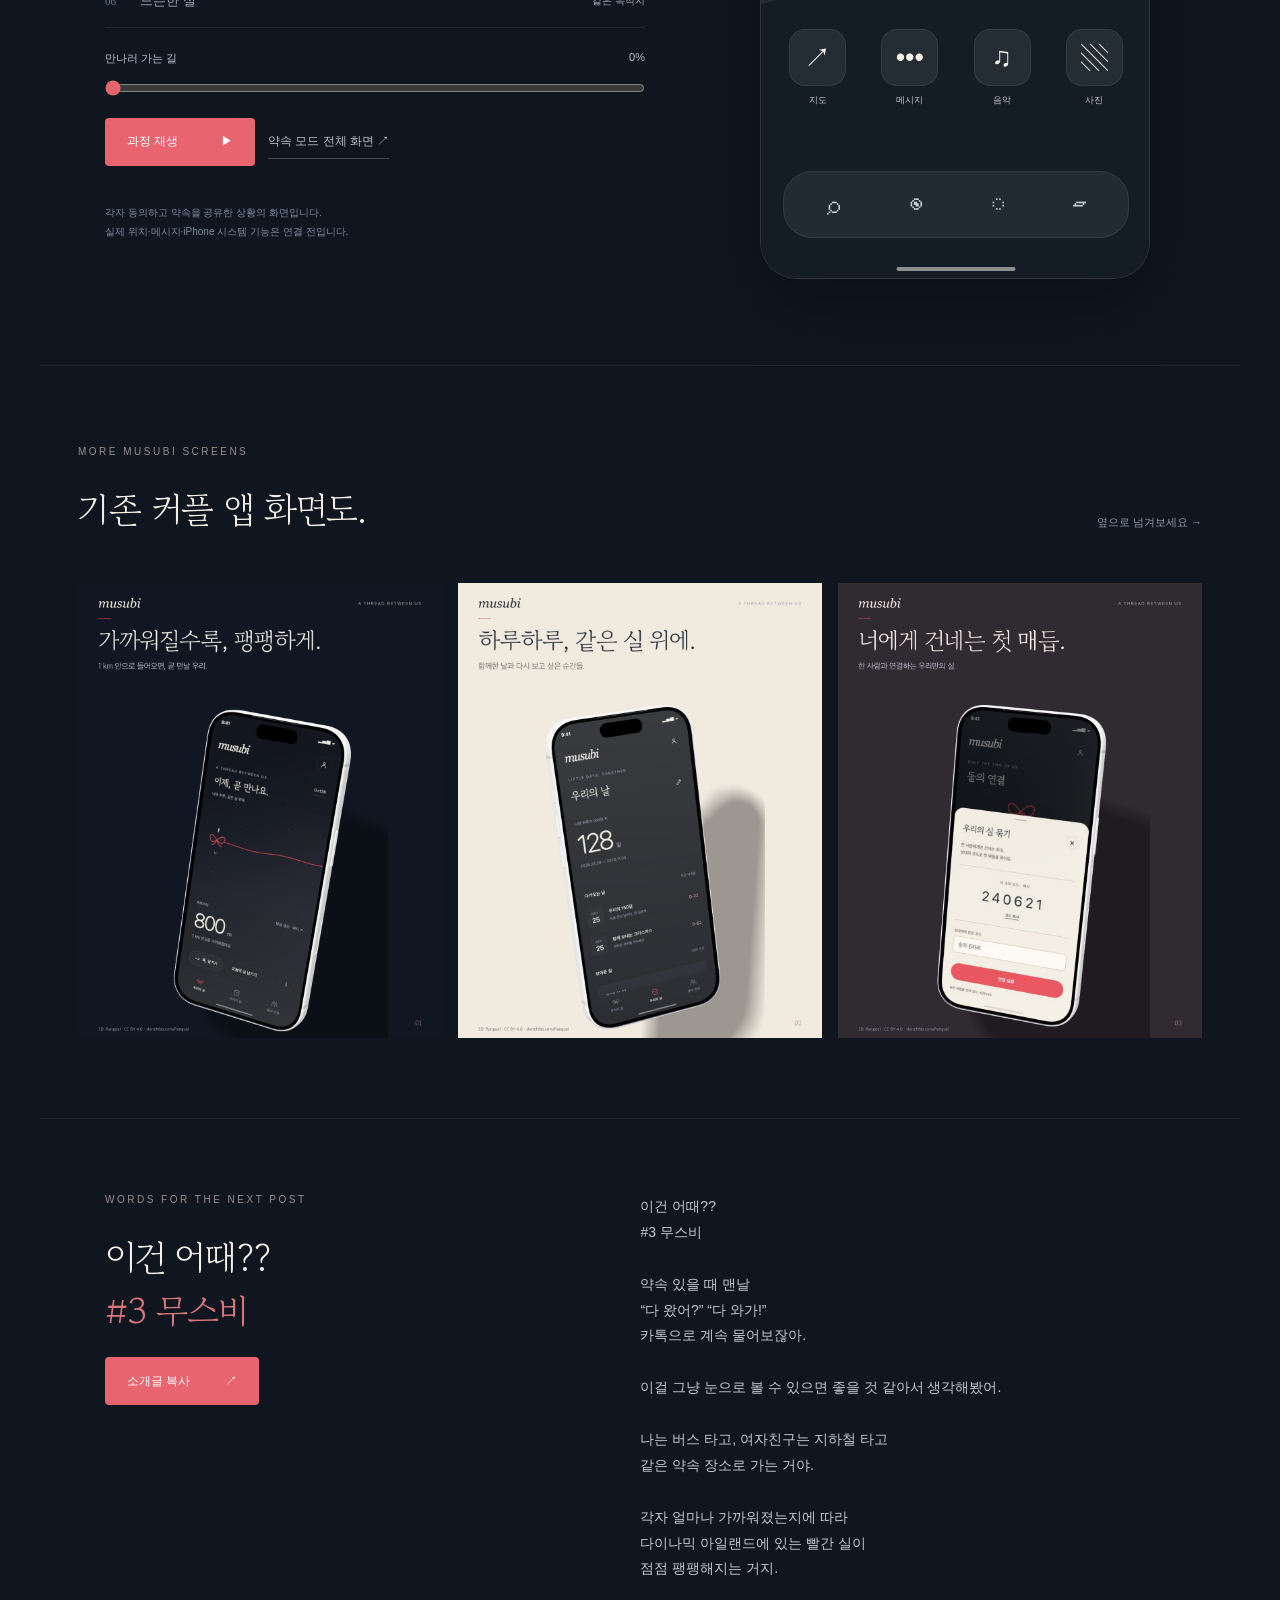
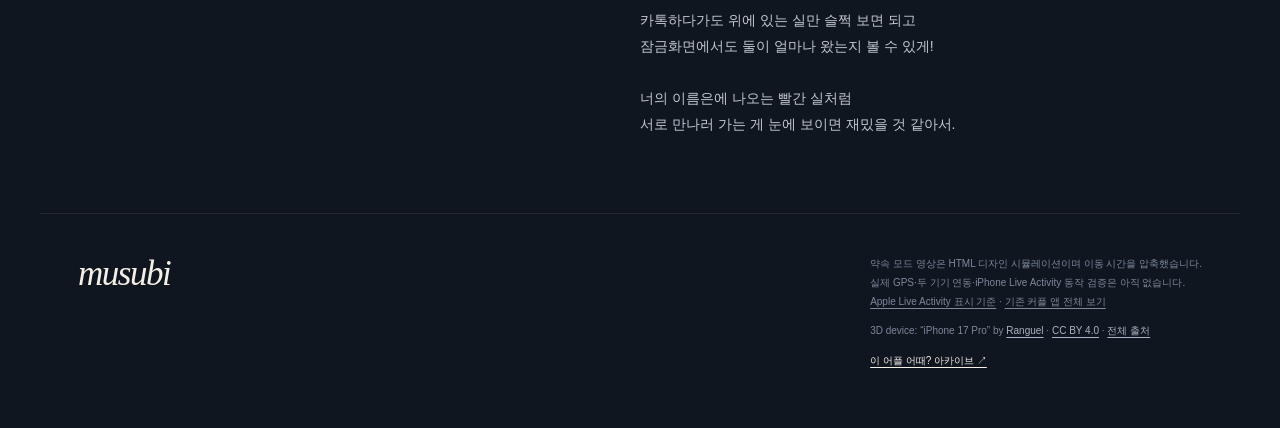
==== commit 96683252: "Publish updated43s MUSUBI touch meeting and calendar demo" ====
--- a/index.html
+++ b/index.html
@@ -1,4 +1,4 @@
-<!doctype html><html lang="ko"><head><meta charset="utf-8"><meta name="viewport" content="width=device-width,initial-scale=1"><meta name="theme-color" content="#101620"><title>MUSUBI — 다 왔어? 이제 실만 슬쩍</title><link rel="stylesheet" href="review.css?v=thread-3"></head><body><header class="top"><a class="brand" href="#">musubi</a><nav><a href="#film">소개 영상</a><a href="#try">직접 써보기</a><a href="#screens">앱 화면</a></nav><span class="edition">COUPLE APP / 03</span></header><main><section class="hero" id="film"><div class="hero-copy"><p class="overline">ON OUR WAY TO EACH OTHER</p><h1>“다 왔어?”<br>이제, <em>실만 슬쩍.</em></h1><p class="intro">나는 버스, 너는 지하철.<br>만나러 오는 길이 아일랜드와 잠금화면에.<br>같은 약속 장소에 가까워질수록 팽팽해지는 실.</p><div class="hero-links"><a class="primary-link" href="#try">약속 모드 써보기 <span>↗</span></a><a href="assets/01-musubi-thread-3.mp4" class="quiet-link">영상 크게 보기 ↗</a></div><p class="scope">약속 모드 디자인 · 예시 이동을 시간 압축해 보여줍니다.</p></div><div class="video-wrap"><video id="intro-video" controls playsinline preload="metadata" poster="assets/arrival-poster.jpg"><source src="assets/01-musubi-thread-3.mp4" type="video/mp4"></video><span class="video-caption">42 SECONDS, ON OUR WAY.</span></div></section><section class="try-section" id="try"><div class="try-copy"><p class="overline">DYNAMIC ISLAND &amp; LOCK SCREEN</p><h2>앱을 열지 않고,<br>서로 얼마나 왔는지.</h2><p>각자 약속 장소까지 남은 거리.<br>작은 아일랜드와 잠금화면에서 확인해요.</p><div class="scenarios" aria-label="화면 체험"><button data-scene="compact" class="active"><span>01</span> 작은 아일랜드 <i>출발</i></button><button data-scene="island"><span>02</span> 상대가 톡 건드리기 <i>오는 중</i></button><button data-scene="lock"><span>03</span> 잠금화면 <i>오는 중</i></button><button data-scene="near"><span>04</span> 거의 다 왔을 때 <i>1 km 안</i></button><button data-scene="arrived"><span>05</span> 약속 장소 도착 <i>둘 다 도착</i></button><button data-scene="trip"><span>06</span> 느슨한 실 <i>같은 목적지</i></button></div><label class="travel-progress" for="travel-progress">만나러 가는 길 <span id="travel-percent">0%</span></label><input id="travel-progress" type="range" min="0" max="100" value="0" aria-label="약속 장소까지 이동 진행"><button id="play-arrival" class="primary-link">과정 재생 <span>▶</span></button><a class="quiet-link" href="app/arrival/">약속 모드 전체 화면 ↗</a><p class="scope">각자 동의하고 약속을 공유한 상황의 화면입니다.<br>실제 위치·메시지·iPhone 시스템 기능은 연결 전입니다.</p></div><div class="app-wrap"><iframe id="app-frame" title="무스비 아일랜드와 잠금화면 체험" src="app/arrival/?film=1"></iframe></div></section><section class="screens-section" id="screens"><div class="section-title"><div><p class="overline">MORE MUSUBI SCREENS</p><h2>기존 커플 앱 화면도.</h2></div><span>옆으로 넘겨보세요 →</span></div><div class="screens-grid"><a href="assets/02-thread.png"><img src="assets/02-thread.png" alt="가까워질수록 팽팽해지는 실, 무스비 메인 화면" loading="lazy"></a><a href="assets/03-days.png"><img src="assets/03-days.png" alt="함께한 날짜와 모아둔 실을 보는 우리의 날 화면" loading="lazy"></a><a href="assets/04-invite.png"><img src="assets/04-invite.png" alt="한 사람에게 건네는 초대 코드와 연결 화면" loading="lazy"></a></div></section><section class="copy-section"><div><p class="overline">WORDS FOR THE NEXT POST</p><h2>이건 어때??<br><span>#3 무스비</span></h2><button id="copy-post" class="primary-link">소개글 복사 <span>↗</span></button><small id="copy-status" role="status"></small></div><p id="post-copy">이건 어때??
+<!doctype html><html lang="ko"><head><meta charset="utf-8"><meta name="viewport" content="width=device-width,initial-scale=1"><meta name="theme-color" content="#101620"><title>MUSUBI — 다 왔어? 이제 실만 슬쩍</title><link rel="stylesheet" href="review.css?v=thread-3"></head><body><header class="top"><a class="brand" href="#">musubi</a><nav><a href="#film">소개 영상</a><a href="#try">직접 써보기</a><a href="#screens">앱 화면</a></nav><span class="edition">COUPLE APP / 03</span></header><main><section class="hero" id="film"><div class="hero-copy"><p class="overline">ON OUR WAY TO EACH OTHER</p><h1>“다 왔어?”<br>이제, <em>실만 슬쩍.</em></h1><p class="intro">나는 버스, 너는 지하철.<br>만나러 오는 길이 아일랜드와 잠금화면에.<br>같은 약속 장소에 가까워질수록 팽팽해지는 실.</p><div class="hero-links"><a class="primary-link" href="#try">약속 모드 써보기 <span>↗</span></a><a href="meeting-video/intro.mp4" class="quiet-link">영상 크게 보기 ↗</a></div><p class="scope">약속 모드 디자인 · 예시 이동을 시간 압축해 보여줍니다.</p></div><div class="video-wrap"><video id="intro-video" controls playsinline preload="metadata" poster="meeting-video/poster.jpg"><source src="meeting-video/intro.mp4" type="video/mp4"></video><span class="video-caption">43 SECONDS, OUR THREAD.</span></div></section><section class="try-section" id="try"><div class="try-copy"><p class="overline">DYNAMIC ISLAND &amp; LOCK SCREEN</p><h2>앱을 열지 않고,<br>서로 얼마나 왔는지.</h2><p>각자 약속 장소까지 남은 거리.<br>작은 아일랜드와 잠금화면에서 확인해요.</p><div class="scenarios" aria-label="화면 체험"><button data-scene="compact" class="active"><span>01</span> 작은 아일랜드 <i>출발</i></button><button data-scene="island"><span>02</span> 상대가 톡 건드리기 <i>오는 중</i></button><button data-scene="lock"><span>03</span> 잠금화면 <i>오는 중</i></button><button data-scene="near"><span>04</span> 거의 다 왔을 때 <i>1 km 안</i></button><button data-scene="arrived"><span>05</span> 약속 장소 도착 <i>둘 다 도착</i></button><button data-scene="trip"><span>06</span> 느슨한 실 <i>같은 목적지</i></button></div><label class="travel-progress" for="travel-progress">만나러 가는 길 <span id="travel-percent">0%</span></label><input id="travel-progress" type="range" min="0" max="100" value="0" aria-label="약속 장소까지 이동 진행"><button id="play-arrival" class="primary-link">과정 재생 <span>▶</span></button><a class="quiet-link" href="app/arrival/">약속 모드 전체 화면 ↗</a><p class="scope">각자 동의하고 약속을 공유한 상황의 화면입니다.<br>실제 위치·메시지·iPhone 시스템 기능은 연결 전입니다.</p></div><div class="app-wrap"><iframe id="app-frame" title="무스비 아일랜드와 잠금화면 체험" src="app/arrival/?film=1"></iframe></div></section><section class="screens-section" id="screens"><div class="section-title"><div><p class="overline">MORE MUSUBI SCREENS</p><h2>기존 커플 앱 화면도.</h2></div><span>옆으로 넘겨보세요 →</span></div><div class="screens-grid"><a href="assets/02-thread.png"><img src="assets/02-thread.png" alt="가까워질수록 팽팽해지는 실, 무스비 메인 화면" loading="lazy"></a><a href="assets/03-days.png"><img src="assets/03-days.png" alt="함께한 날짜와 모아둔 실을 보는 우리의 날 화면" loading="lazy"></a><a href="assets/04-invite.png"><img src="assets/04-invite.png" alt="한 사람에게 건네는 초대 코드와 연결 화면" loading="lazy"></a></div></section><section class="copy-section"><div><p class="overline">WORDS FOR THE NEXT POST</p><h2>이건 어때??<br><span>#3 무스비</span></h2><button id="copy-post" class="primary-link">소개글 복사 <span>↗</span></button><small id="copy-status" role="status"></small></div><p id="post-copy">이건 어때??
 #3 무스비
 
 약속 있을 때 맨날
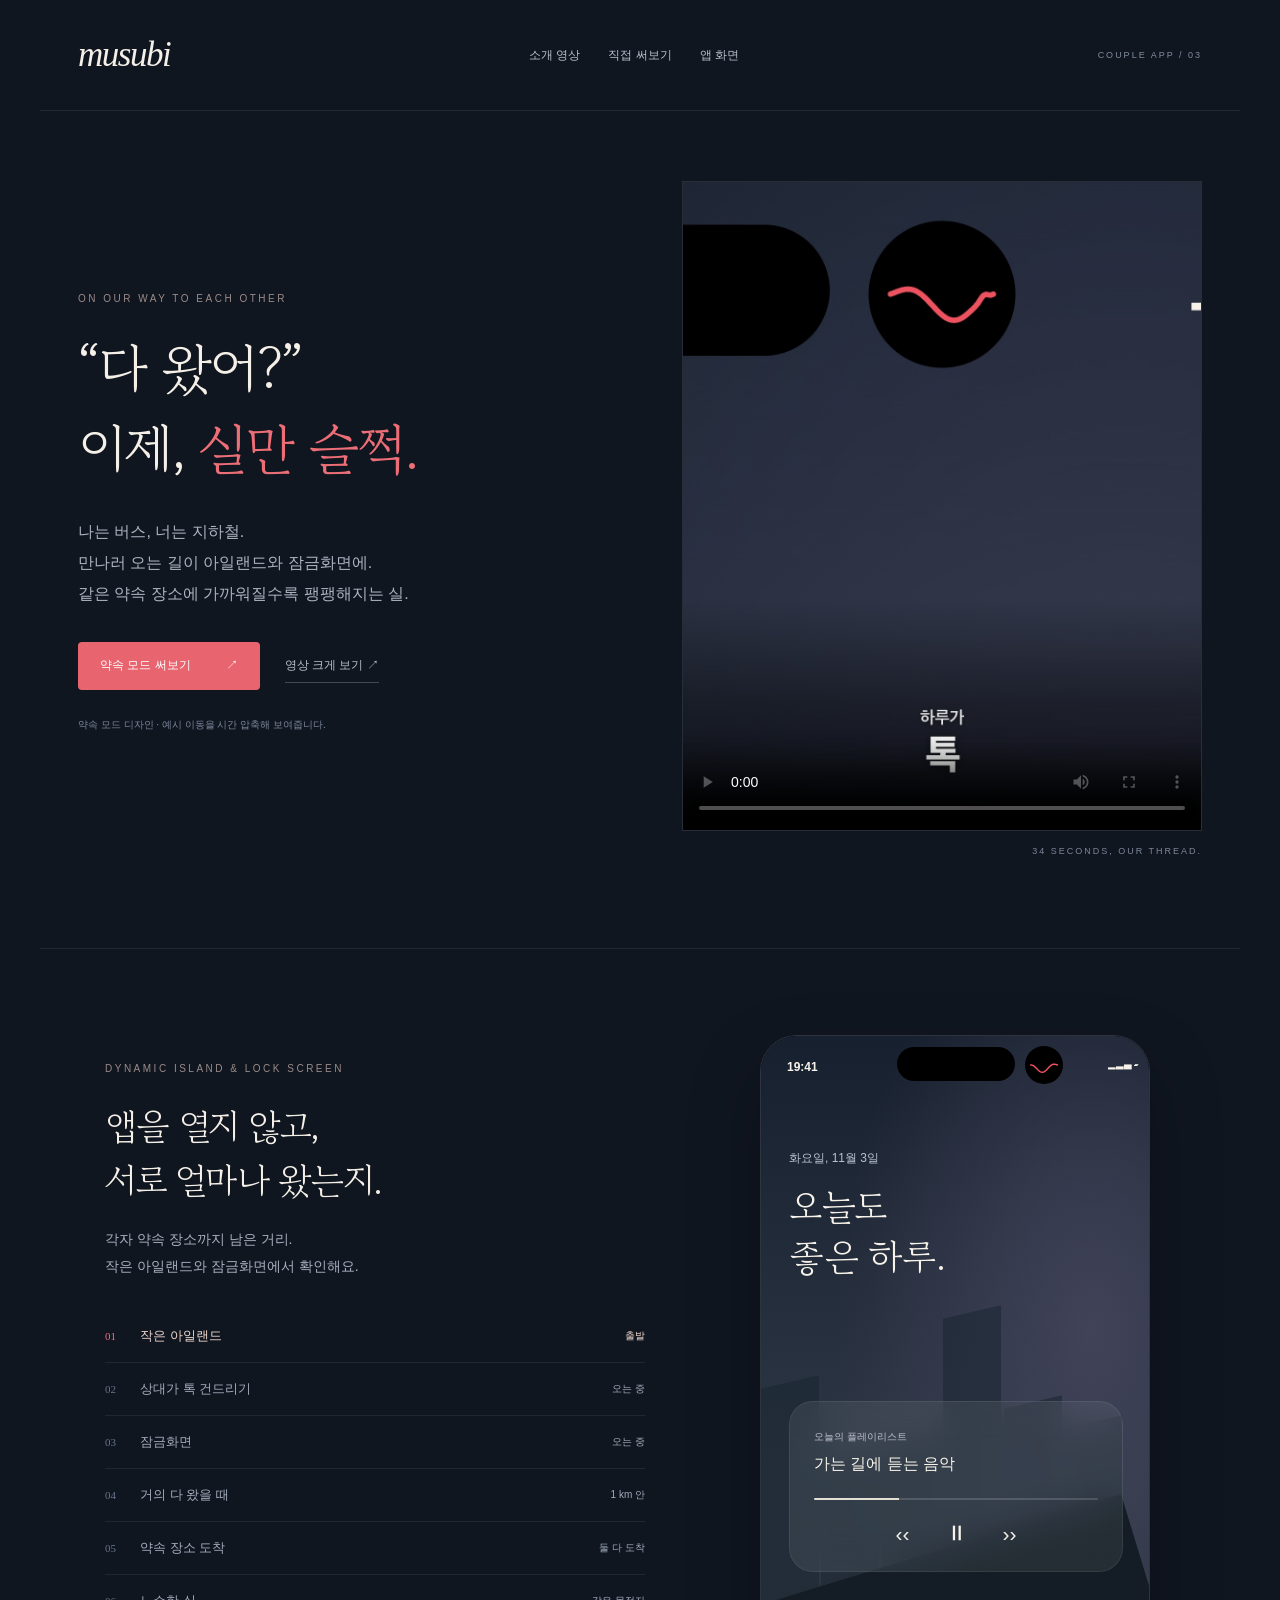
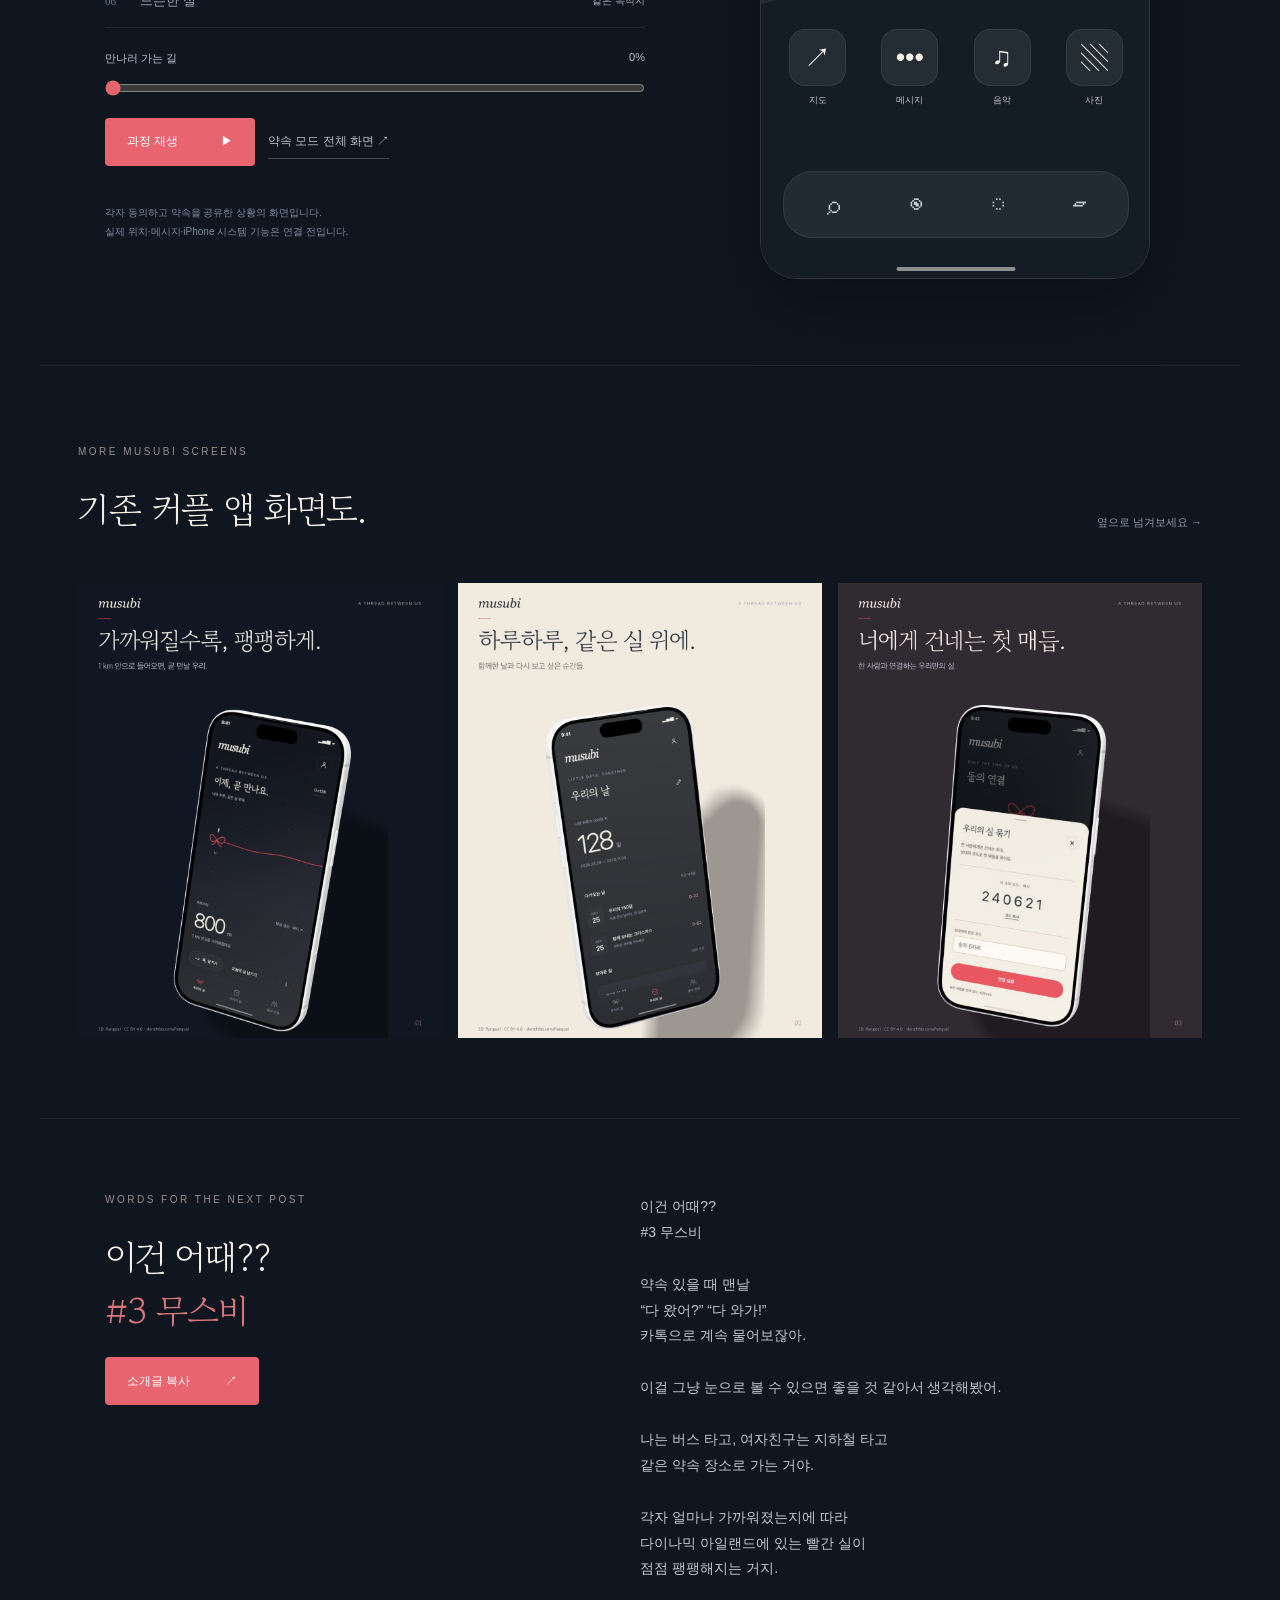
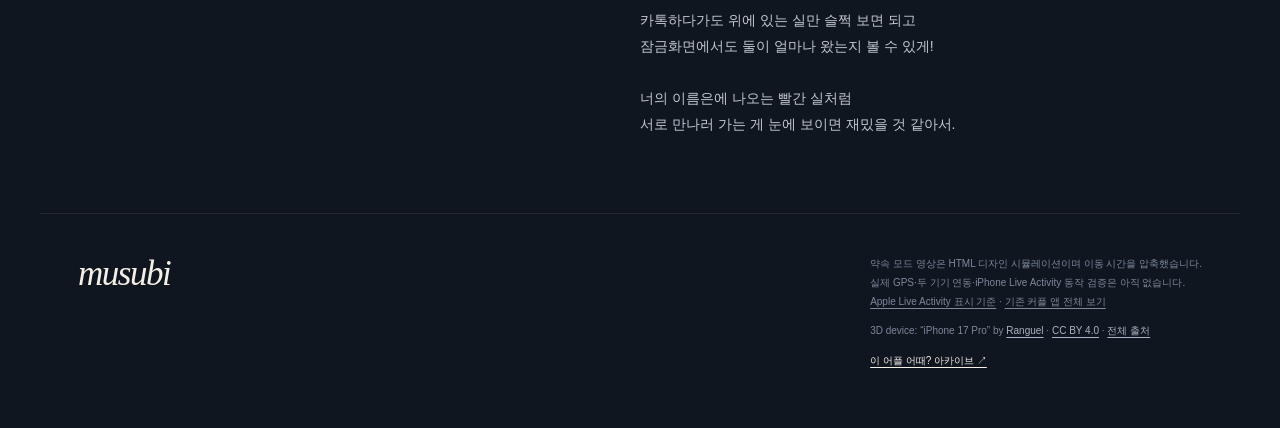
==== commit cf71bf0f: "Add Claude-edited conversational MUSUBI demo film" ====
--- a/index.html
+++ b/index.html
@@ -1,4 +1,4 @@
-<!doctype html><html lang="ko"><head><meta charset="utf-8"><meta name="viewport" content="width=device-width,initial-scale=1"><meta name="theme-color" content="#101620"><title>MUSUBI — 다 왔어? 이제 실만 슬쩍</title><link rel="stylesheet" href="review.css?v=thread-3"></head><body><header class="top"><a class="brand" href="#">musubi</a><nav><a href="#film">소개 영상</a><a href="#try">직접 써보기</a><a href="#screens">앱 화면</a></nav><span class="edition">COUPLE APP / 03</span></header><main><section class="hero" id="film"><div class="hero-copy"><p class="overline">ON OUR WAY TO EACH OTHER</p><h1>“다 왔어?”<br>이제, <em>실만 슬쩍.</em></h1><p class="intro">나는 버스, 너는 지하철.<br>만나러 오는 길이 아일랜드와 잠금화면에.<br>같은 약속 장소에 가까워질수록 팽팽해지는 실.</p><div class="hero-links"><a class="primary-link" href="#try">약속 모드 써보기 <span>↗</span></a><a href="meeting-video/intro.mp4" class="quiet-link">영상 크게 보기 ↗</a></div><p class="scope">약속 모드 디자인 · 예시 이동을 시간 압축해 보여줍니다.</p></div><div class="video-wrap"><video id="intro-video" controls playsinline preload="metadata" poster="meeting-video/poster.jpg"><source src="meeting-video/intro.mp4" type="video/mp4"></video><span class="video-caption">43 SECONDS, OUR THREAD.</span></div></section><section class="try-section" id="try"><div class="try-copy"><p class="overline">DYNAMIC ISLAND &amp; LOCK SCREEN</p><h2>앱을 열지 않고,<br>서로 얼마나 왔는지.</h2><p>각자 약속 장소까지 남은 거리.<br>작은 아일랜드와 잠금화면에서 확인해요.</p><div class="scenarios" aria-label="화면 체험"><button data-scene="compact" class="active"><span>01</span> 작은 아일랜드 <i>출발</i></button><button data-scene="island"><span>02</span> 상대가 톡 건드리기 <i>오는 중</i></button><button data-scene="lock"><span>03</span> 잠금화면 <i>오는 중</i></button><button data-scene="near"><span>04</span> 거의 다 왔을 때 <i>1 km 안</i></button><button data-scene="arrived"><span>05</span> 약속 장소 도착 <i>둘 다 도착</i></button><button data-scene="trip"><span>06</span> 느슨한 실 <i>같은 목적지</i></button></div><label class="travel-progress" for="travel-progress">만나러 가는 길 <span id="travel-percent">0%</span></label><input id="travel-progress" type="range" min="0" max="100" value="0" aria-label="약속 장소까지 이동 진행"><button id="play-arrival" class="primary-link">과정 재생 <span>▶</span></button><a class="quiet-link" href="app/arrival/">약속 모드 전체 화면 ↗</a><p class="scope">각자 동의하고 약속을 공유한 상황의 화면입니다.<br>실제 위치·메시지·iPhone 시스템 기능은 연결 전입니다.</p></div><div class="app-wrap"><iframe id="app-frame" title="무스비 아일랜드와 잠금화면 체험" src="app/arrival/?film=1"></iframe></div></section><section class="screens-section" id="screens"><div class="section-title"><div><p class="overline">MORE MUSUBI SCREENS</p><h2>기존 커플 앱 화면도.</h2></div><span>옆으로 넘겨보세요 →</span></div><div class="screens-grid"><a href="assets/02-thread.png"><img src="assets/02-thread.png" alt="가까워질수록 팽팽해지는 실, 무스비 메인 화면" loading="lazy"></a><a href="assets/03-days.png"><img src="assets/03-days.png" alt="함께한 날짜와 모아둔 실을 보는 우리의 날 화면" loading="lazy"></a><a href="assets/04-invite.png"><img src="assets/04-invite.png" alt="한 사람에게 건네는 초대 코드와 연결 화면" loading="lazy"></a></div></section><section class="copy-section"><div><p class="overline">WORDS FOR THE NEXT POST</p><h2>이건 어때??<br><span>#3 무스비</span></h2><button id="copy-post" class="primary-link">소개글 복사 <span>↗</span></button><small id="copy-status" role="status"></small></div><p id="post-copy">이건 어때??
+<!doctype html><html lang="ko"><head><meta charset="utf-8"><meta name="viewport" content="width=device-width,initial-scale=1"><meta name="theme-color" content="#101620"><title>MUSUBI — 다 왔어? 이제 실만 슬쩍</title><link rel="stylesheet" href="review.css?v=thread-3"></head><body><header class="top"><a class="brand" href="#">musubi</a><nav><a href="#film">소개 영상</a><a href="#try">직접 써보기</a><a href="#screens">앱 화면</a></nav><span class="edition">COUPLE APP / 03</span></header><main><section class="hero" id="film"><div class="hero-copy"><p class="overline">ON OUR WAY TO EACH OTHER</p><h1>“다 왔어?”<br>이제, <em>실만 슬쩍.</em></h1><p class="intro">나는 버스, 너는 지하철.<br>만나러 오는 길이 아일랜드와 잠금화면에.<br>같은 약속 장소에 가까워질수록 팽팽해지는 실.</p><div class="hero-links"><a class="primary-link" href="#try">약속 모드 써보기 <span>↗</span></a><a href="claude-video/intro.mp4" class="quiet-link">영상 크게 보기 ↗</a></div><p class="scope">약속 모드 디자인 · 예시 이동을 시간 압축해 보여줍니다.</p></div><div class="video-wrap"><video id="intro-video" controls playsinline preload="metadata" poster="claude-video/poster.jpg"><source src="claude-video/intro.mp4" type="video/mp4"></video><span class="video-caption">34 SECONDS, OUR THREAD.</span></div></section><section class="try-section" id="try"><div class="try-copy"><p class="overline">DYNAMIC ISLAND &amp; LOCK SCREEN</p><h2>앱을 열지 않고,<br>서로 얼마나 왔는지.</h2><p>각자 약속 장소까지 남은 거리.<br>작은 아일랜드와 잠금화면에서 확인해요.</p><div class="scenarios" aria-label="화면 체험"><button data-scene="compact" class="active"><span>01</span> 작은 아일랜드 <i>출발</i></button><button data-scene="island"><span>02</span> 상대가 톡 건드리기 <i>오는 중</i></button><button data-scene="lock"><span>03</span> 잠금화면 <i>오는 중</i></button><button data-scene="near"><span>04</span> 거의 다 왔을 때 <i>1 km 안</i></button><button data-scene="arrived"><span>05</span> 약속 장소 도착 <i>둘 다 도착</i></button><button data-scene="trip"><span>06</span> 느슨한 실 <i>같은 목적지</i></button></div><label class="travel-progress" for="travel-progress">만나러 가는 길 <span id="travel-percent">0%</span></label><input id="travel-progress" type="range" min="0" max="100" value="0" aria-label="약속 장소까지 이동 진행"><button id="play-arrival" class="primary-link">과정 재생 <span>▶</span></button><a class="quiet-link" href="app/arrival/">약속 모드 전체 화면 ↗</a><p class="scope">각자 동의하고 약속을 공유한 상황의 화면입니다.<br>실제 위치·메시지·iPhone 시스템 기능은 연결 전입니다.</p></div><div class="app-wrap"><iframe id="app-frame" title="무스비 아일랜드와 잠금화면 체험" src="app/arrival/?film=1"></iframe></div></section><section class="screens-section" id="screens"><div class="section-title"><div><p class="overline">MORE MUSUBI SCREENS</p><h2>기존 커플 앱 화면도.</h2></div><span>옆으로 넘겨보세요 →</span></div><div class="screens-grid"><a href="assets/02-thread.png"><img src="assets/02-thread.png" alt="가까워질수록 팽팽해지는 실, 무스비 메인 화면" loading="lazy"></a><a href="assets/03-days.png"><img src="assets/03-days.png" alt="함께한 날짜와 모아둔 실을 보는 우리의 날 화면" loading="lazy"></a><a href="assets/04-invite.png"><img src="assets/04-invite.png" alt="한 사람에게 건네는 초대 코드와 연결 화면" loading="lazy"></a></div></section><section class="copy-section"><div><p class="overline">WORDS FOR THE NEXT POST</p><h2>이건 어때??<br><span>#3 무스비</span></h2><button id="copy-post" class="primary-link">소개글 복사 <span>↗</span></button><small id="copy-status" role="status"></small></div><p id="post-copy">이건 어때??
 #3 무스비
 
 약속 있을 때 맨날
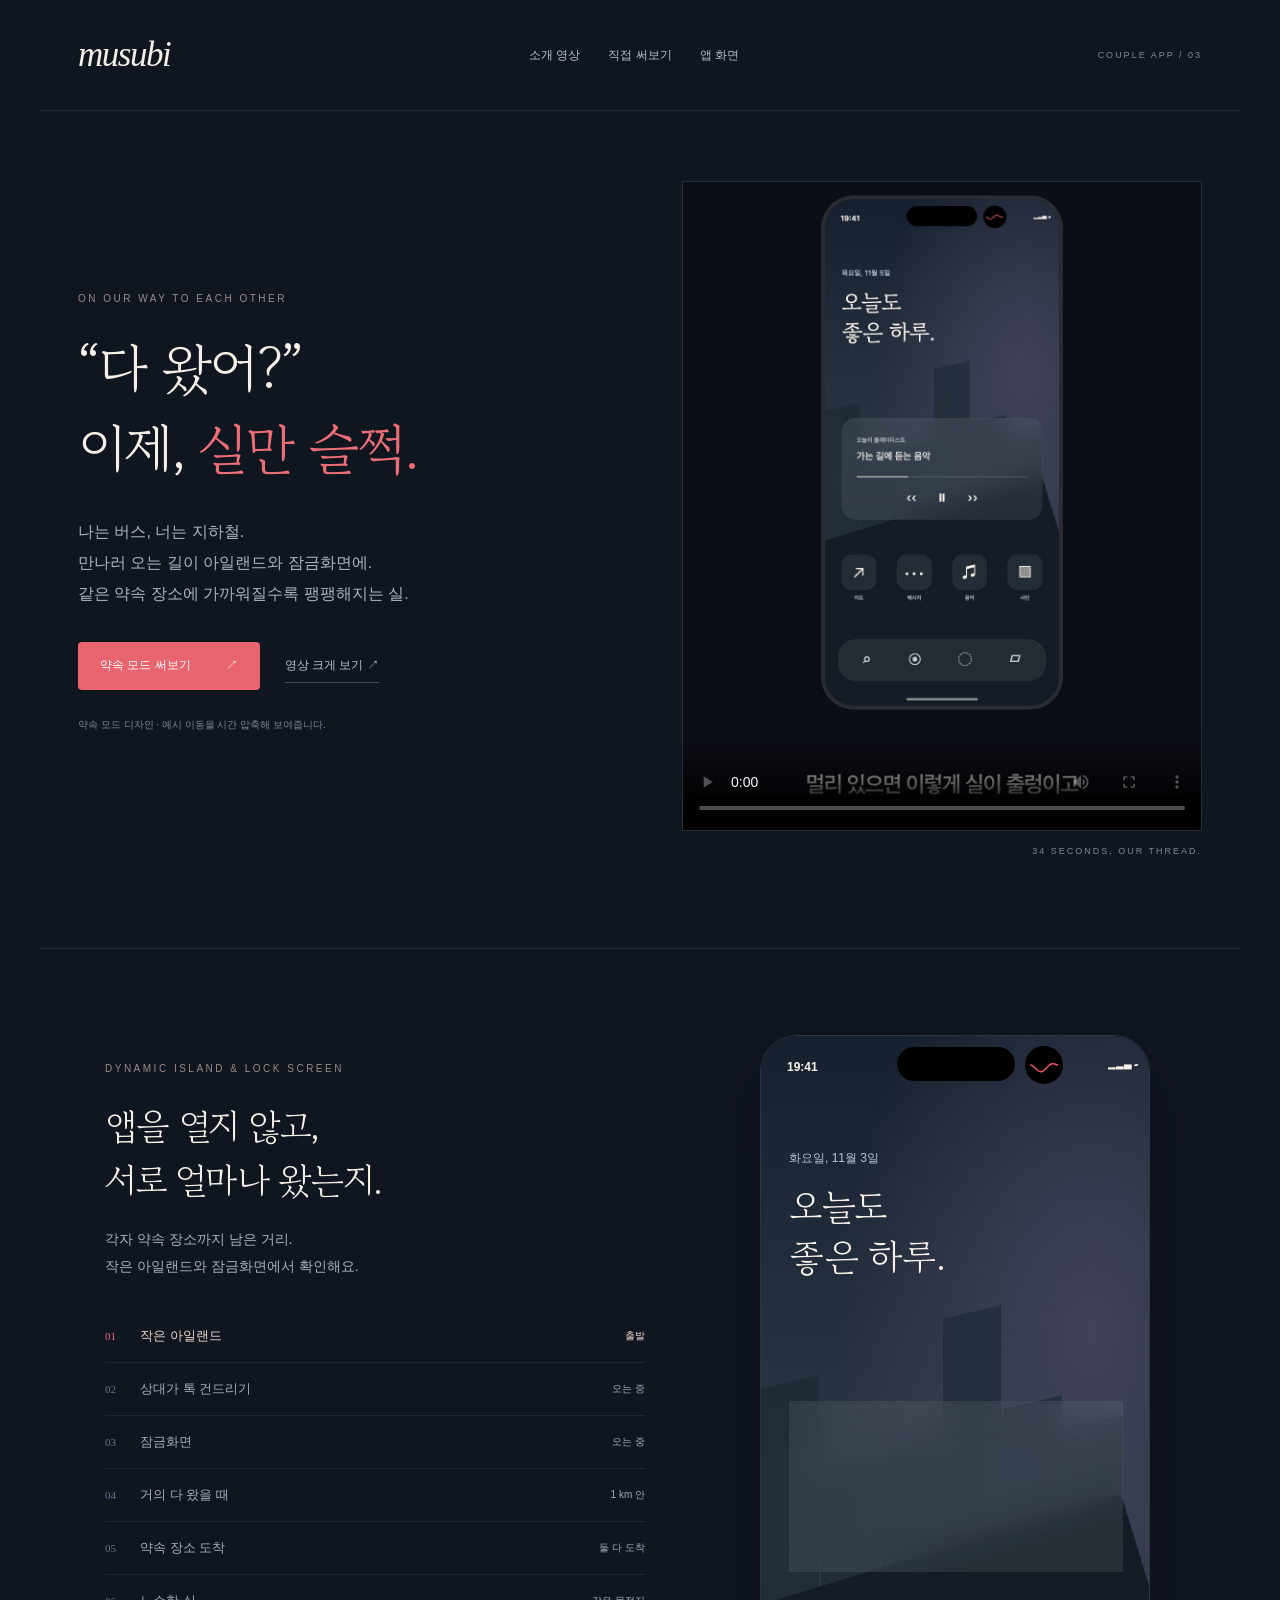
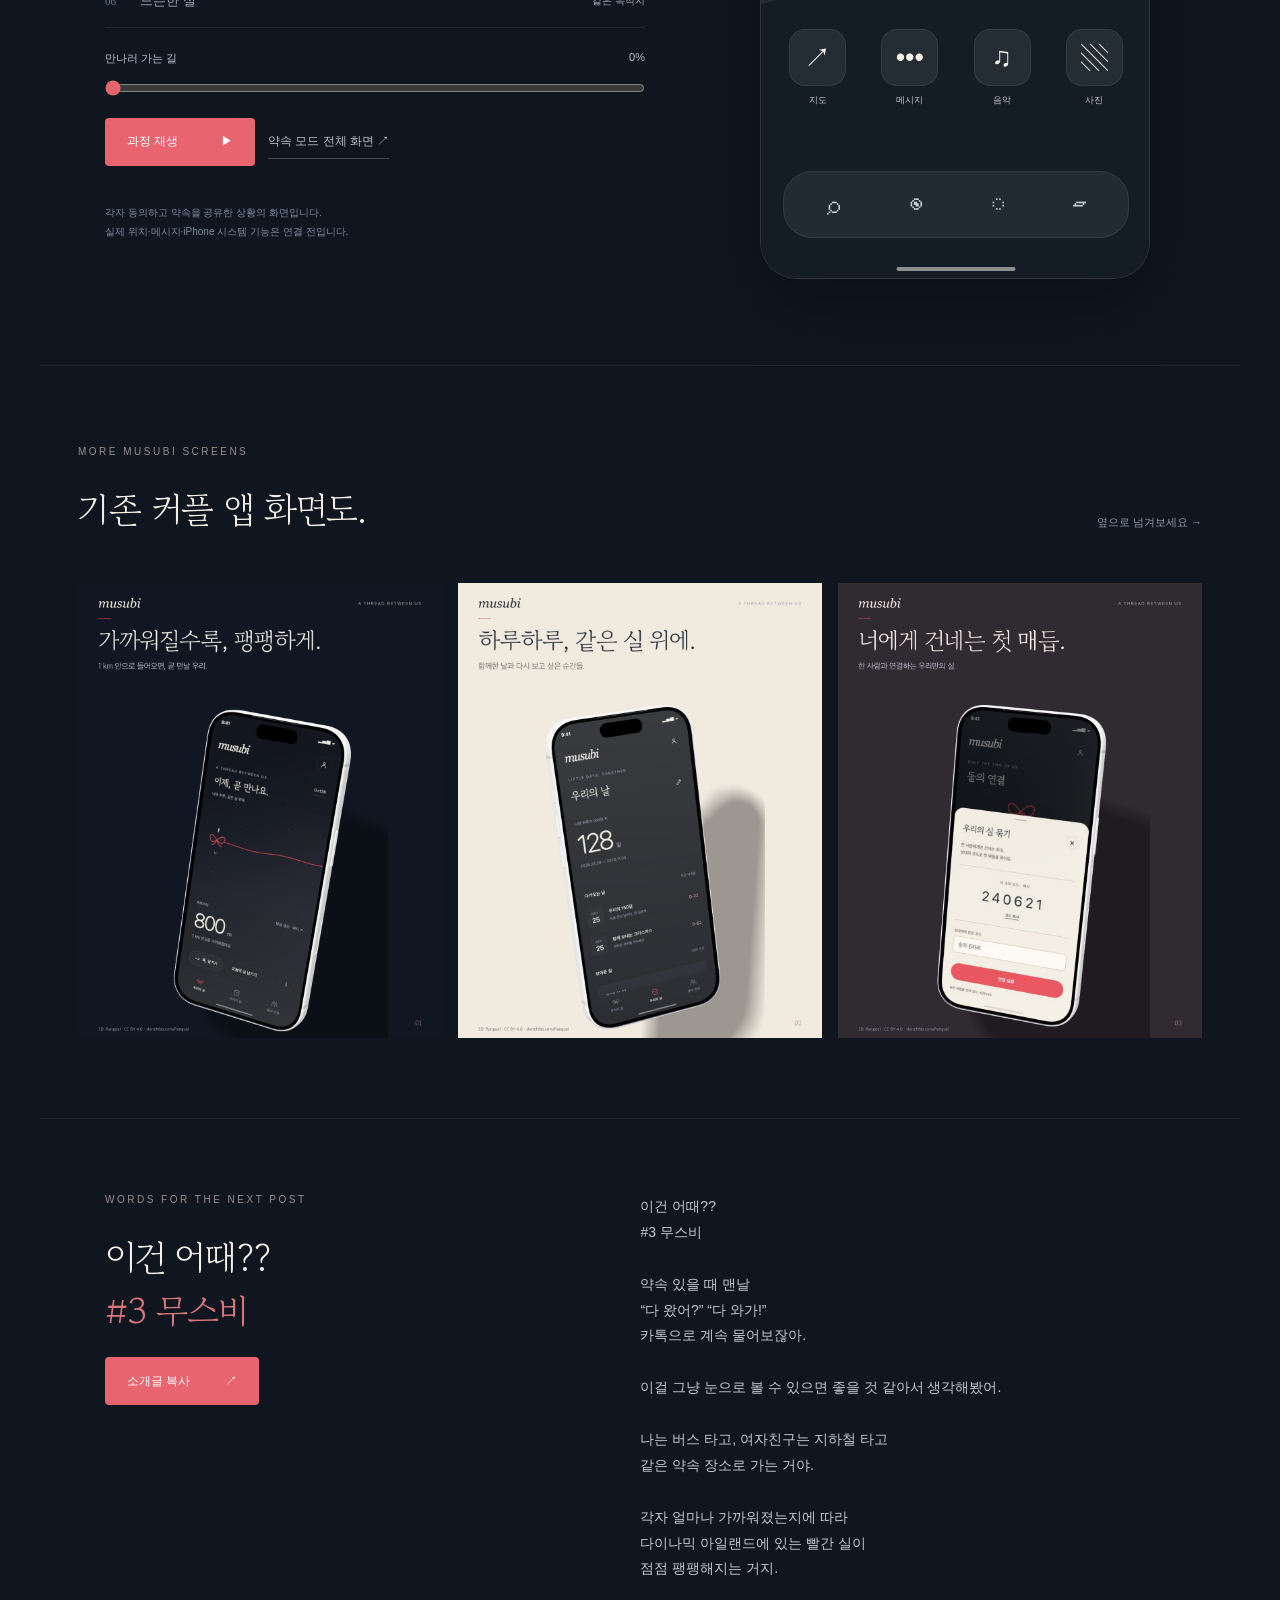
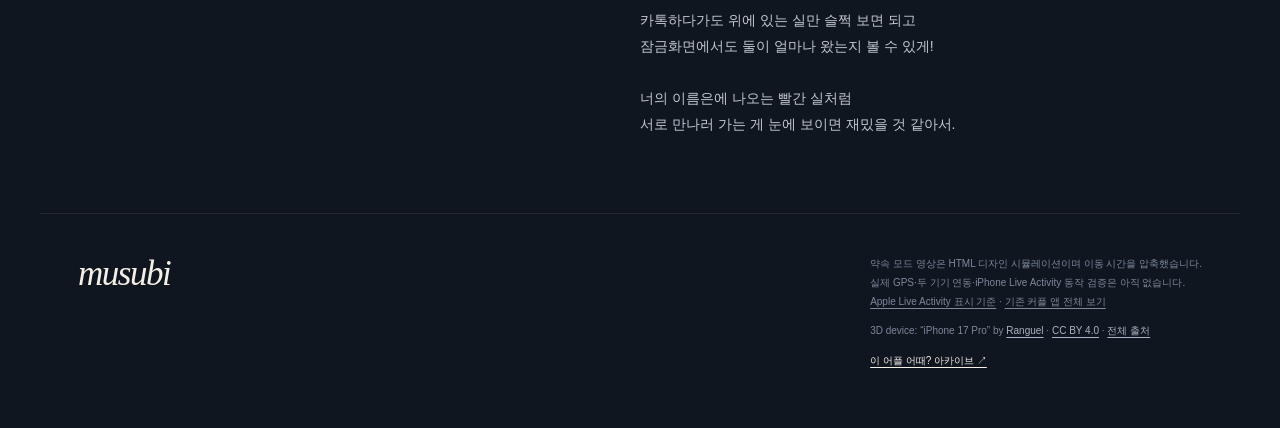
==== commit 585edcd1: "Keep full phone scale and use conversational MUSUBI captions" ====
--- a/index.html
+++ b/index.html
@@ -1,4 +1,4 @@
-<!doctype html><html lang="ko"><head><meta charset="utf-8"><meta name="viewport" content="width=device-width,initial-scale=1"><meta name="theme-color" content="#101620"><title>MUSUBI — 다 왔어? 이제 실만 슬쩍</title><link rel="stylesheet" href="review.css?v=thread-3"></head><body><header class="top"><a class="brand" href="#">musubi</a><nav><a href="#film">소개 영상</a><a href="#try">직접 써보기</a><a href="#screens">앱 화면</a></nav><span class="edition">COUPLE APP / 03</span></header><main><section class="hero" id="film"><div class="hero-copy"><p class="overline">ON OUR WAY TO EACH OTHER</p><h1>“다 왔어?”<br>이제, <em>실만 슬쩍.</em></h1><p class="intro">나는 버스, 너는 지하철.<br>만나러 오는 길이 아일랜드와 잠금화면에.<br>같은 약속 장소에 가까워질수록 팽팽해지는 실.</p><div class="hero-links"><a class="primary-link" href="#try">약속 모드 써보기 <span>↗</span></a><a href="claude-video/intro.mp4" class="quiet-link">영상 크게 보기 ↗</a></div><p class="scope">약속 모드 디자인 · 예시 이동을 시간 압축해 보여줍니다.</p></div><div class="video-wrap"><video id="intro-video" controls playsinline preload="metadata" poster="claude-video/poster.jpg"><source src="claude-video/intro.mp4" type="video/mp4"></video><span class="video-caption">34 SECONDS, OUR THREAD.</span></div></section><section class="try-section" id="try"><div class="try-copy"><p class="overline">DYNAMIC ISLAND &amp; LOCK SCREEN</p><h2>앱을 열지 않고,<br>서로 얼마나 왔는지.</h2><p>각자 약속 장소까지 남은 거리.<br>작은 아일랜드와 잠금화면에서 확인해요.</p><div class="scenarios" aria-label="화면 체험"><button data-scene="compact" class="active"><span>01</span> 작은 아일랜드 <i>출발</i></button><button data-scene="island"><span>02</span> 상대가 톡 건드리기 <i>오는 중</i></button><button data-scene="lock"><span>03</span> 잠금화면 <i>오는 중</i></button><button data-scene="near"><span>04</span> 거의 다 왔을 때 <i>1 km 안</i></button><button data-scene="arrived"><span>05</span> 약속 장소 도착 <i>둘 다 도착</i></button><button data-scene="trip"><span>06</span> 느슨한 실 <i>같은 목적지</i></button></div><label class="travel-progress" for="travel-progress">만나러 가는 길 <span id="travel-percent">0%</span></label><input id="travel-progress" type="range" min="0" max="100" value="0" aria-label="약속 장소까지 이동 진행"><button id="play-arrival" class="primary-link">과정 재생 <span>▶</span></button><a class="quiet-link" href="app/arrival/">약속 모드 전체 화면 ↗</a><p class="scope">각자 동의하고 약속을 공유한 상황의 화면입니다.<br>실제 위치·메시지·iPhone 시스템 기능은 연결 전입니다.</p></div><div class="app-wrap"><iframe id="app-frame" title="무스비 아일랜드와 잠금화면 체험" src="app/arrival/?film=1"></iframe></div></section><section class="screens-section" id="screens"><div class="section-title"><div><p class="overline">MORE MUSUBI SCREENS</p><h2>기존 커플 앱 화면도.</h2></div><span>옆으로 넘겨보세요 →</span></div><div class="screens-grid"><a href="assets/02-thread.png"><img src="assets/02-thread.png" alt="가까워질수록 팽팽해지는 실, 무스비 메인 화면" loading="lazy"></a><a href="assets/03-days.png"><img src="assets/03-days.png" alt="함께한 날짜와 모아둔 실을 보는 우리의 날 화면" loading="lazy"></a><a href="assets/04-invite.png"><img src="assets/04-invite.png" alt="한 사람에게 건네는 초대 코드와 연결 화면" loading="lazy"></a></div></section><section class="copy-section"><div><p class="overline">WORDS FOR THE NEXT POST</p><h2>이건 어때??<br><span>#3 무스비</span></h2><button id="copy-post" class="primary-link">소개글 복사 <span>↗</span></button><small id="copy-status" role="status"></small></div><p id="post-copy">이건 어때??
+<!doctype html><html lang="ko"><head><meta charset="utf-8"><meta name="viewport" content="width=device-width,initial-scale=1"><meta name="theme-color" content="#101620"><title>MUSUBI — 다 왔어? 이제 실만 슬쩍</title><link rel="stylesheet" href="review.css?v=thread-3"></head><body><header class="top"><a class="brand" href="#">musubi</a><nav><a href="#film">소개 영상</a><a href="#try">직접 써보기</a><a href="#screens">앱 화면</a></nav><span class="edition">COUPLE APP / 03</span></header><main><section class="hero" id="film"><div class="hero-copy"><p class="overline">ON OUR WAY TO EACH OTHER</p><h1>“다 왔어?”<br>이제, <em>실만 슬쩍.</em></h1><p class="intro">나는 버스, 너는 지하철.<br>만나러 오는 길이 아일랜드와 잠금화면에.<br>같은 약속 장소에 가까워질수록 팽팽해지는 실.</p><div class="hero-links"><a class="primary-link" href="#try">약속 모드 써보기 <span>↗</span></a><a href="claude-video/intro-natural-32.mp4" class="quiet-link">영상 크게 보기 ↗</a></div><p class="scope">약속 모드 디자인 · 예시 이동을 시간 압축해 보여줍니다.</p></div><div class="video-wrap"><video id="intro-video" controls playsinline preload="metadata" poster="claude-video/poster-natural-32.jpg"><source src="claude-video/intro-natural-32.mp4" type="video/mp4"></video><span class="video-caption">34 SECONDS, OUR THREAD.</span></div></section><section class="try-section" id="try"><div class="try-copy"><p class="overline">DYNAMIC ISLAND &amp; LOCK SCREEN</p><h2>앱을 열지 않고,<br>서로 얼마나 왔는지.</h2><p>각자 약속 장소까지 남은 거리.<br>작은 아일랜드와 잠금화면에서 확인해요.</p><div class="scenarios" aria-label="화면 체험"><button data-scene="compact" class="active"><span>01</span> 작은 아일랜드 <i>출발</i></button><button data-scene="island"><span>02</span> 상대가 톡 건드리기 <i>오는 중</i></button><button data-scene="lock"><span>03</span> 잠금화면 <i>오는 중</i></button><button data-scene="near"><span>04</span> 거의 다 왔을 때 <i>1 km 안</i></button><button data-scene="arrived"><span>05</span> 약속 장소 도착 <i>둘 다 도착</i></button><button data-scene="trip"><span>06</span> 느슨한 실 <i>같은 목적지</i></button></div><label class="travel-progress" for="travel-progress">만나러 가는 길 <span id="travel-percent">0%</span></label><input id="travel-progress" type="range" min="0" max="100" value="0" aria-label="약속 장소까지 이동 진행"><button id="play-arrival" class="primary-link">과정 재생 <span>▶</span></button><a class="quiet-link" href="app/arrival/">약속 모드 전체 화면 ↗</a><p class="scope">각자 동의하고 약속을 공유한 상황의 화면입니다.<br>실제 위치·메시지·iPhone 시스템 기능은 연결 전입니다.</p></div><div class="app-wrap"><iframe id="app-frame" title="무스비 아일랜드와 잠금화면 체험" src="app/arrival/?film=1"></iframe></div></section><section class="screens-section" id="screens"><div class="section-title"><div><p class="overline">MORE MUSUBI SCREENS</p><h2>기존 커플 앱 화면도.</h2></div><span>옆으로 넘겨보세요 →</span></div><div class="screens-grid"><a href="assets/02-thread.png"><img src="assets/02-thread.png" alt="가까워질수록 팽팽해지는 실, 무스비 메인 화면" loading="lazy"></a><a href="assets/03-days.png"><img src="assets/03-days.png" alt="함께한 날짜와 모아둔 실을 보는 우리의 날 화면" loading="lazy"></a><a href="assets/04-invite.png"><img src="assets/04-invite.png" alt="한 사람에게 건네는 초대 코드와 연결 화면" loading="lazy"></a></div></section><section class="copy-section"><div><p class="overline">WORDS FOR THE NEXT POST</p><h2>이건 어때??<br><span>#3 무스비</span></h2><button id="copy-post" class="primary-link">소개글 복사 <span>↗</span></button><small id="copy-status" role="status"></small></div><p id="post-copy">이건 어때??
 #3 무스비
 
 약속 있을 때 맨날
